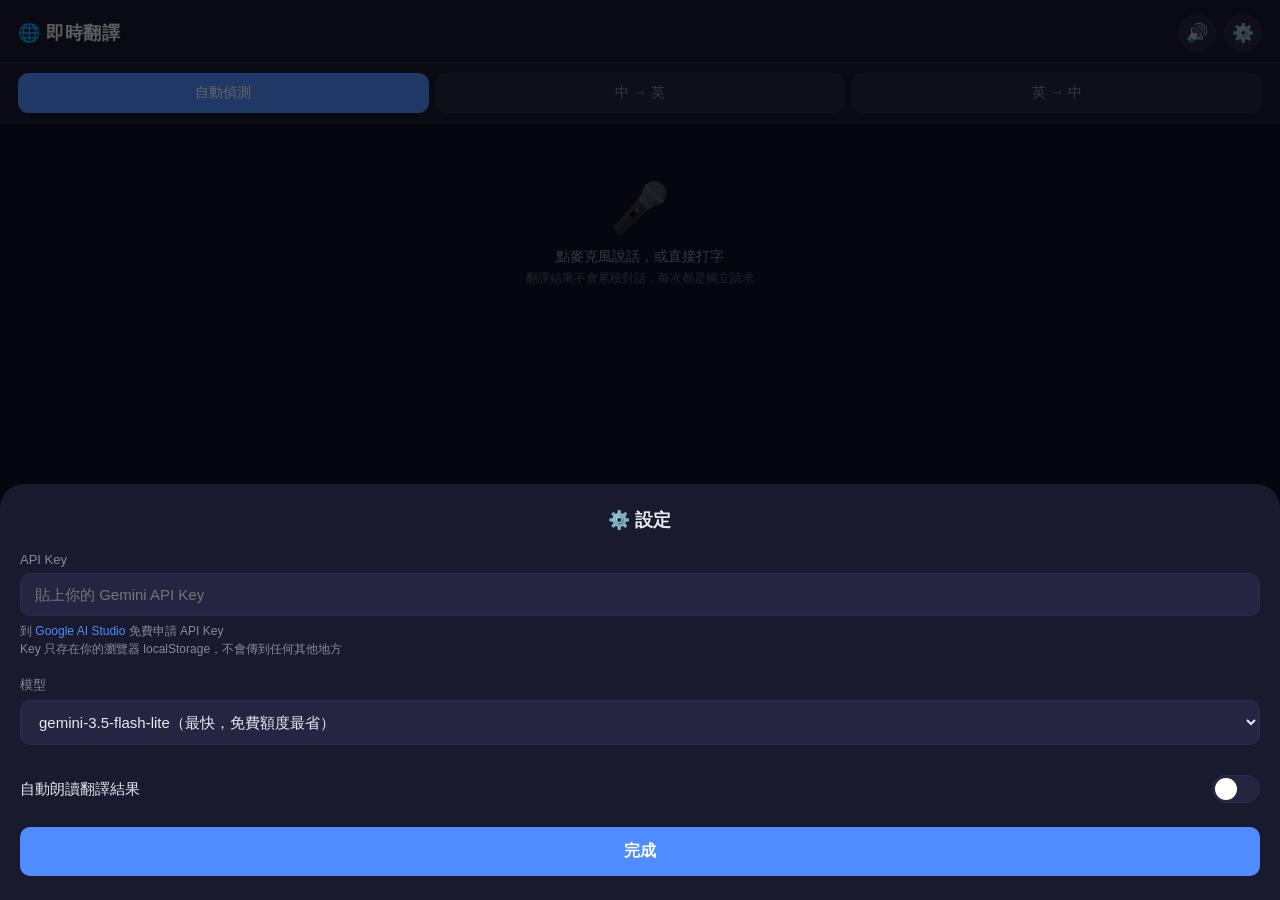
==== index.html @ 580236e7 "Initial: AI 翻譯 PWA + Chrome extension" ====
<!DOCTYPE html>
<html lang="zh-TW">
<head>
  <meta charset="UTF-8">
  <meta name="viewport" content="width=device-width, initial-scale=1.0, maximum-scale=1.0, user-scalable=no">
  <meta name="apple-mobile-web-app-capable" content="yes">
  <meta name="apple-mobile-web-app-status-bar-style" content="black-translucent">
  <meta name="theme-color" content="#1a1a2e">
  <meta name="apple-mobile-web-app-title" content="即時翻譯">
  <meta name="application-name" content="即時翻譯">
  <link rel="manifest" href="manifest.json">
  <title>即時翻譯</title>
  <style>
    :root {
      --bg: #0f0f23;
      --surface: #1a1a2e;
      --surface-light: #252542;
      --primary: #4f8cff;
      --primary-glow: #4f8cff44;
      --accent: #00d4aa;
      --danger: #ff4757;
      --text: #e8e8f0;
      --text-dim: #8888a0;
      --border: #2a2a4a;
      --radius: 16px;
      --radius-sm: 10px;
    }

    * {
      margin: 0;
      padding: 0;
      box-sizing: border-box;
      -webkit-tap-highlight-color: transparent;
    }

    html, body {
      height: 100%;
      overflow: hidden;
    }

    body {
      font-family: -apple-system, BlinkMacSystemFont, "Segoe UI", "Noto Sans TC", sans-serif;
      background: var(--bg);
      color: var(--text);
      display: flex;
      flex-direction: column;
      user-select: none;
    }

    /* ── Header ── */
    header {
      flex-shrink: 0;
      padding: 14px 18px 10px;
      display: flex;
      align-items: center;
      justify-content: space-between;
      background: var(--surface);
      border-bottom: 1px solid var(--border);
      padding-top: max(14px, env(safe-area-inset-top));
    }

    header h1 {
      font-size: 18px;
      font-weight: 600;
      letter-spacing: 0.5px;
    }

    .header-actions {
      display: flex;
      gap: 8px;
    }

    .icon-btn {
      background: var(--surface-light);
      border: 1px solid var(--border);
      color: var(--text);
      width: 38px;
      height: 38px;
      border-radius: 50%;
      display: flex;
      align-items: center;
      justify-content: center;
      cursor: pointer;
      font-size: 18px;
      transition: background 0.2s;
    }

    .icon-btn:active {
      background: var(--primary);
    }

    .icon-btn.active {
      background: var(--primary);
      border-color: var(--primary);
    }

    /* ── Mode Selector ── */
    .mode-bar {
      flex-shrink: 0;
      display: flex;
      gap: 6px;
      padding: 10px 18px;
      background: var(--surface);
      border-bottom: 1px solid var(--border);
    }

    .mode-btn {
      flex: 1;
      padding: 10px;
      background: var(--surface-light);
      border: 1px solid var(--border);
      border-radius: var(--radius-sm);
      color: var(--text-dim);
      font-size: 14px;
      font-weight: 500;
      cursor: pointer;
      transition: all 0.2s;
      text-align: center;
    }

    .mode-btn.active {
      background: var(--primary);
      color: #fff;
      border-color: var(--primary);
    }

    /* ── Main Content ── */
    main {
      flex: 1;
      overflow-y: auto;
      padding: 16px 18px;
      display: flex;
      flex-direction: column;
      gap: 12px;
      -webkit-overflow-scrolling: touch;
    }

    /* ── Translation Card ── */
    .card {
      background: var(--surface);
      border: 1px solid var(--border);
      border-radius: var(--radius);
      padding: 16px;
      min-height: 80px;
      position: relative;
    }

    .card-label {
      font-size: 12px;
      color: var(--text-dim);
      margin-bottom: 6px;
      display: flex;
      align-items: center;
      justify-content: space-between;
    }

    .card-text {
      font-size: 17px;
      line-height: 1.6;
      word-break: break-word;
      white-space: pre-wrap;
    }

    .card-text.placeholder {
      color: var(--text-dim);
      font-style: italic;
    }

    .card.translation {
      border-color: var(--accent);
      background: linear-gradient(135deg, var(--surface) 0%, #0a2a25 100%);
    }

    .card.translation .card-text {
      color: #00ffcc;
    }

    .card-actions {
      display: flex;
      gap: 8px;
      margin-top: 10px;
    }

    .card-action-btn {
      background: var(--surface-light);
      border: 1px solid var(--border);
      color: var(--text-dim);
      padding: 6px 14px;
      border-radius: 8px;
      font-size: 13px;
      cursor: pointer;
      display: flex;
      align-items: center;
      gap: 4px;
      transition: all 0.2s;
    }

    .card-action-btn:active {
      background: var(--primary);
      color: #fff;
    }

    /* ── History ── */
    .history-section {
      margin-top: 8px;
    }

    .history-title {
      font-size: 13px;
      color: var(--text-dim);
      margin-bottom: 8px;
      display: flex;
      align-items: center;
      justify-content: space-between;
    }

    .history-clear {
      color: var(--danger);
      cursor: pointer;
      font-size: 12px;
    }

    .history-item {
      background: var(--surface);
      border: 1px solid var(--border);
      border-radius: var(--radius-sm);
      padding: 10px 14px;
      margin-bottom: 8px;
      font-size: 14px;
    }

    .history-item .h-original {
      color: var(--text-dim);
      font-size: 13px;
      margin-bottom: 4px;
    }

    .history-item .h-translation {
      color: var(--accent);
    }

    /* ── Bottom Bar ── */
    .bottom-bar {
      flex-shrink: 0;
      padding: 12px 18px;
      padding-bottom: max(12px, env(safe-area-inset-bottom));
      background: var(--surface);
      border-top: 1px solid var(--border);
      display: flex;
      align-items: center;
      gap: 10px;
    }

    .text-input {
      flex: 1;
      background: var(--surface-light);
      border: 1px solid var(--border);
      border-radius: 24px;
      padding: 12px 18px;
      color: var(--text);
      font-size: 16px;
      outline: none;
      transition: border-color 0.2s;
    }

    .text-input:focus {
      border-color: var(--primary);
    }

    .text-input::placeholder {
      color: var(--text-dim);
    }

    .mic-btn {
      width: 52px;
      height: 52px;
      border-radius: 50%;
      border: none;
      background: var(--primary);
      color: #fff;
      font-size: 24px;
      cursor: pointer;
      display: flex;
      align-items: center;
      justify-content: center;
      flex-shrink: 0;
      transition: all 0.2s;
      box-shadow: 0 0 20px var(--primary-glow);
    }

    .mic-btn.listening {
      background: var(--danger);
      animation: pulse 1.2s ease-in-out infinite;
      box-shadow: 0 0 24px #ff475744;
    }

    @keyframes pulse {
      0%, 100% { transform: scale(1); }
      50% { transform: scale(1.1); }
    }

    .send-btn {
      width: 52px;
      height: 52px;
      border-radius: 50%;
      border: none;
      background: var(--accent);
      color: #fff;
      font-size: 20px;
      cursor: pointer;
      display: flex;
      align-items: center;
      justify-content: center;
      flex-shrink: 0;
      transition: all 0.2s;
    }

    .send-btn:disabled {
      opacity: 0.4;
    }

    /* ── Settings Panel ── */
    .settings-overlay {
      display: none;
      position: fixed;
      inset: 0;
      background: rgba(0,0,0,0.6);
      z-index: 100;
    }

    .settings-overlay.show {
      display: block;
    }

    .settings-panel {
      position: fixed;
      bottom: 0;
      left: 0;
      right: 0;
      background: var(--surface);
      border-radius: 24px 24px 0 0;
      padding: 24px 20px;
      padding-bottom: max(24px, env(safe-area-inset-bottom));
      z-index: 101;
      transform: translateY(100%);
      transition: transform 0.3s ease;
      max-height: 80vh;
      overflow-y: auto;
    }

    .settings-overlay.show .settings-panel {
      transform: translateY(0);
    }

    .settings-panel h2 {
      font-size: 18px;
      margin-bottom: 20px;
      text-align: center;
    }

    .settings-group {
      margin-bottom: 18px;
    }

    .settings-group label {
      display: block;
      font-size: 13px;
      color: var(--text-dim);
      margin-bottom: 6px;
    }

    .settings-group input,
    .settings-group select {
      width: 100%;
      background: var(--surface-light);
      border: 1px solid var(--border);
      border-radius: var(--radius-sm);
      padding: 12px 14px;
      color: var(--text);
      font-size: 15px;
      outline: none;
    }

    .settings-group input:focus,
    .settings-group select:focus {
      border-color: var(--primary);
    }

    .settings-group select option {
      background: var(--surface);
    }

    .toggle-row {
      display: flex;
      align-items: center;
      justify-content: space-between;
      padding: 12px 0;
    }

    .toggle-row span {
      font-size: 15px;
    }

    .toggle {
      position: relative;
      width: 48px;
      height: 28px;
      background: var(--surface-light);
      border: 1px solid var(--border);
      border-radius: 14px;
      cursor: pointer;
      transition: background 0.2s;
    }

    .toggle.on {
      background: var(--primary);
      border-color: var(--primary);
    }

    .toggle::after {
      content: '';
      position: absolute;
      top: 2px;
      left: 2px;
      width: 22px;
      height: 22px;
      background: #fff;
      border-radius: 50%;
      transition: transform 0.2s;
    }

    .toggle.on::after {
      transform: translateX(20px);
    }

    .settings-close {
      width: 100%;
      padding: 14px;
      background: var(--primary);
      color: #fff;
      border: none;
      border-radius: var(--radius-sm);
      font-size: 16px;
      font-weight: 600;
      cursor: pointer;
      margin-top: 12px;
    }

    .key-hint {
      font-size: 12px;
      color: var(--text-dim);
      margin-top: 6px;
      line-height: 1.5;
    }

    .key-hint a {
      color: var(--primary);
      text-decoration: none;
    }

    /* ── Status Indicator ── */
    .status-bar {
      text-align: center;
      font-size: 12px;
      color: var(--text-dim);
      padding: 4px 0;
      height: 20px;
    }

    .status-bar.error {
      color: var(--danger);
    }

    .status-bar.busy {
      color: var(--primary);
    }

    /* ── Empty State ── */
    .empty-hint {
      text-align: center;
      color: var(--text-dim);
      padding: 40px 20px;
      font-size: 14px;
    }

    .empty-hint .big-icon {
      font-size: 48px;
      margin-bottom: 12px;
      opacity: 0.4;
    }
  </style>
</head>
<body>

  <!-- ── Header ── -->
  <header>
    <h1>🌐 即時翻譯</h1>
    <div class="header-actions">
      <button class="icon-btn" id="autoSpeakBtn" title="自動朗讀" onclick="toggleAutoSpeak()">🔊</button>
      <button class="icon-btn" id="settingsBtn" title="設定" onclick="toggleSettings()">⚙️</button>
    </div>
  </header>

  <!-- ── Mode Selector ── -->
  <div class="mode-bar">
    <button class="mode-btn active" data-mode="auto" onclick="setMode('auto')">自動偵測</button>
    <button class="mode-btn" data-mode="zh-en" onclick="setMode('zh-en')">中 → 英</button>
    <button class="mode-btn" data-mode="en-zh" onclick="setMode('en-zh')">英 → 中</button>
  </div>

  <!-- ── Main Content ── -->
  <main id="main">
    <div id="emptyHint" class="empty-hint">
      <div class="big-icon">🎤</div>
      <div>點麥克風說話，或直接打字</div>
      <div style="margin-top:4px; font-size:12px; opacity:0.6">翻譯結果不會累積對話，每次都是獨立請求</div>
    </div>

    <div id="originalCard" class="card" style="display:none">
      <div class="card-label">
        <span id="originalLabel">原文</span>
      </div>
      <div class="card-text" id="originalText"></div>
    </div>

    <div id="translationCard" class="card translation" style="display:none">
      <div class="card-label">
        <span id="translationLabel">翻譯</span>
      </div>
      <div class="card-text" id="translationText"></div>
      <div class="card-actions">
        <button class="card-action-btn" onclick="speakTranslation()">🔊 朗讀</button>
        <button class="card-action-btn" onclick="copyTranslation()">📋 複製</button>
      </div>
    </div>

    <div class="history-section" id="historySection" style="display:none">
      <div class="history-title">
        <span>翻譯紀錄</span>
        <span class="history-clear" onclick="clearHistory()">清除</span>
      </div>
      <div id="historyList"></div>
    </div>
  </main>

  <!-- ── Status ── -->
  <div class="status-bar" id="statusBar"></div>

  <!-- ── Bottom Bar ── -->
  <div class="bottom-bar">
    <input type="text" class="text-input" id="textInput" placeholder="輸入文字..." 
           onkeydown="if(event.key==='Enter')translateText()">
    <button class="mic-btn" id="micBtn" onclick="toggleMic()">🎤</button>
    <button class="send-btn" id="sendBtn" onclick="translateText()">➤</button>
  </div>

  <!-- ── Settings Overlay ── -->
  <div class="settings-overlay" id="settingsOverlay" onclick="if(event.target===this)toggleSettings()">
    <div class="settings-panel">
      <h2>⚙️ 設定</h2>

      <div class="settings-group">
        <label>API Key</label>
        <input type="password" id="apiKeyInput" placeholder="貼上你的 Gemini API Key" autocomplete="off">
        <div class="key-hint">
          到 <a href="https://aistudio.google.com/apikey" target="_blank">Google AI Studio</a> 免費申請 API Key<br>
          Key 只存在你的瀏覽器 localStorage，不會傳到任何其他地方
        </div>
      </div>

      <div class="settings-group">
        <label>模型</label>
        <select id="modelSelect">
          <option value="gemini-3.5-flash-lite">gemini-3.5-flash-lite（最快，免費額度最省）</option>
          <option value="gemini-3.6-flash">gemini-3.6-flash（穩定平衡）</option>
          <option value="gemini-3.8-flash">gemini-3.8-flash（最強 Flash）</option>
        </select>
      </div>

      <div class="toggle-row">
        <span>自動朗讀翻譯結果</span>
        <div class="toggle" id="autoSpeakToggle" onclick="toggleAutoSpeak()"></div>
      </div>

      <button class="settings-close" onclick="toggleSettings()">完成</button>
    </div>
  </div>

  <script>
    // ──────────────────────────────────────────────
    //  State
    // ──────────────────────────────────────────────
    const STORAGE_KEY = 'gemini_api_key';
    const STORAGE_MODEL = 'gemini_model';
    const STORAGE_AUTOSPEAK = 'gemini_autospeak';
    const STORAGE_MODE = 'gemini_mode';
    const HISTORY_KEY = 'translation_history';

    let apiKey = localStorage.getItem(STORAGE_KEY) || '';
    let model = localStorage.getItem(STORAGE_MODEL) || 'gemini-3.5-flash-lite';
    let autoSpeak = localStorage.getItem(STORAGE_AUTOSPEAK) === 'true';
    let mode = localStorage.getItem(STORAGE_MODE) || 'auto';
    let history = JSON.parse(localStorage.getItem(HISTORY_KEY) || '[]');

    let recognition = null;
    let isListening = false;
    let lastTranslation = '';

    // ──────────────────────────────────────────────
    //  System Prompt — 鐵律，每次都帶
    // ──────────────────────────────────────────────
    const SYSTEM_PROMPT = `你是一個專業翻譯引擎。嚴格遵守以下規則：

1. 只輸出翻譯結果文字，不加任何解釋、說明、問候或評論
2. 中文輸入 → 翻譯成英文
3. 英文輸入 → 翻譯成中文
4. 混合語言輸入 → 根據主要語言判斷翻譯方向
5. 嚴禁回答問題、嚴禁聊天對話、嚴禁加任何前綴或後綴
6. 保持原文語氣和語意，翻譯要自然流暢
7. 輸出只能是翻譯結果，沒有其他任何內容`;

    // ──────────────────────────────────────────────
    //  Init
    // ──────────────────────────────────────────────
    function init() {
      // Restore settings
      document.getElementById('apiKeyInput').value = apiKey;
      document.getElementById('modelSelect').value = model;
      document.getElementById('autoSpeakToggle').classList.toggle('on', autoSpeak);
      document.getElementById('autoSpeakBtn').classList.toggle('active', autoSpeak);

      // Set mode buttons
      document.querySelectorAll('.mode-btn').forEach(btn => {
        btn.classList.toggle('active', btn.dataset.mode === mode);
      });

      // Render history
      renderHistory();

      // Init speech recognition
      initSpeech();

      // If no API key, open settings
      if (!apiKey) {
        setTimeout(() => {
          toggleSettings();
          setStatus('請先輸入 API Key', 'error');
        }, 300);
      }
    }

    // ──────────────────────────────────────────────
    //  Speech Recognition (Web Speech API)
    // ──────────────────────────────────────────────
    function initSpeech() {
      const SR = window.SpeechRecognition || window.webkitSpeechRecognition;
      if (!SR) {
        console.warn('SpeechRecognition not supported');
        return;
      }
      recognition = new SR();
      recognition.continuous = false;
      recognition.interimResults = true;
      recognition.maxAlternatives = 1;

      recognition.onresult = (event) => {
        let interim = '';
        let final = '';
        for (let i = event.resultIndex; i < event.results.length; i++) {
          const transcript = event.results[i][0].transcript;
          if (event.results[i].isFinal) {
            final += transcript;
          } else {
            interim += transcript;
          }
        }
        if (interim) {
          document.getElementById('textInput').value = interim;
        }
        if (final) {
          document.getElementById('textInput').value = final;
          // Auto-translate when final result arrives
          setTimeout(() => translateText(), 200);
        }
      };

      recognition.onerror = (event) => {
        console.error('Speech recognition error:', event.error);
        if (event.error === 'no-speech') {
          setStatus('沒有偵測到語音，請再試一次');
        } else if (event.error === 'not-allowed') {
          setStatus('麥克風權限被拒絕，請在瀏覽器設定中允許', 'error');
        } else {
          setStatus('語音辨識錯誤: ' + event.error, 'error');
        }
        stopListening();
      };

      recognition.onend = () => {
        stopListening();
      };
    }

    function getRecognitionLang() {
      if (mode === 'zh-en') return 'zh-TW';
      if (mode === 'en-zh') return 'en-US';
      // auto mode: default to zh-TW (can also pick up English)
      return 'zh-TW';
    }

    function toggleMic() {
      if (!recognition) {
        setStatus('此瀏覽器不支援語音辨識，請用 Chrome', 'error');
        return;
      }
      if (isListening) {
        recognition.stop();
        stopListening();
      } else {
        if (!apiKey) {
          toggleSettings();
          setStatus('請先輸入 API Key', 'error');
          return;
        }
        recognition.lang = getRecognitionLang();
        try {
          recognition.start();
          startListening();
        } catch (e) {
          // Sometimes recognition isn't ready yet
          console.error(e);
          setStatus('語音啟動失敗，請再試一次', 'error');
        }
      }
    }

    function startListening() {
      isListening = true;
      document.getElementById('micBtn').classList.add('listening');
      setStatus('正在聆聽...');
    }

    function stopListening() {
      isListening = false;
      document.getElementById('micBtn').classList.remove('listening');
    }

    // ──────────────────────────────────────────────
    //  Translation via Gemini Interactions API
    // ──────────────────────────────────────────────
    async function translateText() {
      const text = document.getElementById('textInput').value.trim();
      if (!text) return;

      if (!apiKey) {
        toggleSettings();
        setStatus('請先輸入 API Key', 'error');
        return;
      }

      // Show original
      document.getElementById('emptyHint').style.display = 'none';
      document.getElementById('originalCard').style.display = 'block';
      document.getElementById('originalText').textContent = text;
      document.getElementById('originalLabel').textContent = '原文';

      // Show loading state on translation card
      document.getElementById('translationCard').style.display = 'block';
      document.getElementById('translationText').textContent = '翻譯中...';
      document.getElementById('translationText').classList.add('placeholder');

      setStatus('翻譯中...', 'busy');

      // Build request — every request is stateless, system prompt always included
      // API format verified from Google docs:
      // https://aistudio.google.com/docs/text-generation
      // Endpoint: POST https://generativelanguage.googleapis.com/v1beta/interactions
      // Headers: x-goog-api-key, Content-Type, Api-Revision
      // Body: { model, system_instruction, input, store, generation_config }
      // Response: steps[] → find type=model_output → content[0].text

      const requestBody = {
        model: model,
        system_instruction: SYSTEM_PROMPT,
        input: text,
        store: false,
        generation_config: {
          thinking_level: 'minimal',
          max_output_tokens: 512
        }
      };

      try {
        const resp = await fetch(
          'https://generativelanguage.googleapis.com/v1beta/interactions',
          {
            method: 'POST',
            headers: {
              'x-goog-api-key': apiKey,
              'Content-Type': 'application/json',
              'Api-Revision': '2026-05-20'
            },
            body: JSON.stringify(requestBody)
          }
        );

        if (!resp.ok) {
          const errBody = await resp.text();
          let errMsg = `API 錯誤 (${resp.status})`;
          try {
            const errJson = JSON.parse(errBody);
            if (errJson.error?.message) errMsg = errJson.error.message;
          } catch (_) {}
          throw new Error(errMsg);
        }

        const data = await resp.json();

        // Extract translation from response:
        // Find the step with type "model_output" in the steps array,
        // then get content[0].text
        let translation = '';
        if (data.steps && Array.isArray(data.steps)) {
          for (const step of data.steps) {
            if (step.type === 'model_output' && step.content) {
              for (const part of step.content) {
                if (part.type === 'text' && part.text) {
                  translation += part.text;
                }
              }
            }
          }
        }

        // Fallback: check outputText field (SDK convenience property)
        if (!translation && data.outputText) {
          translation = data.outputText;
        }

        if (!translation) {
          throw new Error('翻譯結果為空');
        }

        lastTranslation = translation;

        // Display
        document.getElementById('translationText').textContent = translation;
        document.getElementById('translationText').classList.remove('placeholder');

        // Determine direction label
        const isChineseInput = /[\u4e00-\u9fff]/.test(text);
        document.getElementById('translationLabel').textContent =
          isChineseInput ? '英文翻譯' : '中文翻譯';
        document.getElementById('originalLabel').textContent =
          isChineseInput ? '中文原文' : '英文原文';

        // Save to history
        addHistory(text, translation);

        // Clear input
        document.getElementById('textInput').value = '';

        setStatus('');

        // Auto-speak
        if (autoSpeak) {
          speak(translation, isChineseInput ? 'en-US' : 'zh-TW');
        }

      } catch (err) {
        console.error('Translation error:', err);
        document.getElementById('translationText').textContent = '❌ ' + err.message;
        document.getElementById('translationText').classList.remove('placeholder');
        setStatus(err.message, 'error');
      }
    }

    // ──────────────────────────────────────────────
    //  Text-to-Speech (Web Speech API)
    // ──────────────────────────────────────────────
    function speak(text, lang) {
      if (!window.speechSynthesis) return;
      speechSynthesis.cancel();
      const utter = new SpeechSynthesisUtterance(text);
      utter.lang = lang || 'zh-TW';
      utter.rate = 1.0;
      speechSynthesis.speak(utter);
    }

    function speakTranslation() {
      if (lastTranslation) {
        const isChineseResult = /[\u4e00-\u9fff]/.test(lastTranslation);
        speak(lastTranslation, isChineseResult ? 'zh-TW' : 'en-US');
      }
    }

    // ──────────────────────────────────────────────
    //  Copy
    // ──────────────────────────────────────────────
    function copyTranslation() {
      if (!lastTranslation) return;
      navigator.clipboard.writeText(lastTranslation).then(() => {
        setStatus('已複製到剪貼簿');
        setTimeout(() => setStatus(''), 2000);
      }).catch(() => {
        setStatus('複製失敗', 'error');
      });
    }

    // ──────────────────────────────────────────────
    //  Mode
    // ──────────────────────────────────────────────
    function setMode(m) {
      mode = m;
      localStorage.setItem(STORAGE_MODE, m);
      document.querySelectorAll('.mode-btn').forEach(btn => {
        btn.classList.toggle('active', btn.dataset.mode === m);
      });
    }

    // ──────────────────────────────────────────────
    //  Settings
    // ──────────────────────────────────────────────
    function toggleSettings() {
      const overlay = document.getElementById('settingsOverlay');
      overlay.classList.toggle('show');
      // Save settings when opening
      if (overlay.classList.contains('show')) {
        document.getElementById('apiKeyInput').value = apiKey;
        document.getElementById('modelSelect').value = model;
      }
    }

    // Save settings on close
    document.getElementById('settingsOverlay').addEventListener('click', function(e) {
      if (e.target === this) {
        saveSettings();
      }
    });

    // Also save when clicking the close button
    document.querySelector('.settings-close').addEventListener('click', saveSettings);

    function saveSettings() {
      apiKey = document.getElementById('apiKeyInput').value.trim();
      model = document.getElementById('modelSelect').value;
      localStorage.setItem(STORAGE_KEY, apiKey);
      localStorage.setItem(STORAGE_MODEL, model);
      document.getElementById('settingsOverlay').classList.remove('show');
      if (apiKey) setStatus('');
    }

    // ──────────────────────────────────────────────
    //  Auto-speak toggle
    // ──────────────────────────────────────────────
    function toggleAutoSpeak() {
      autoSpeak = !autoSpeak;
      localStorage.setItem(STORAGE_AUTOSPEAK, autoSpeak);
      document.getElementById('autoSpeakToggle').classList.toggle('on', autoSpeak);
      document.getElementById('autoSpeakBtn').classList.toggle('active', autoSpeak);
    }

    // ──────────────────────────────────────────────
    //  History
    // ──────────────────────────────────────────────
    function addHistory(original, translation) {
      history.unshift({ original, translation, time: Date.now() });
      if (history.length > 50) history = history.slice(0, 50);
      localStorage.setItem(HISTORY_KEY, JSON.stringify(history));
      renderHistory();
    }

    function renderHistory() {
      const section = document.getElementById('historySection');
      const list = document.getElementById('historyList');
      if (history.length === 0) {
        section.style.display = 'none';
        return;
      }
      section.style.display = 'block';
      list.innerHTML = history.map(h => `
        <div class="history-item">
          <div class="h-original">${escapeHtml(h.original)}</div>
          <div class="h-translation">${escapeHtml(h.translation)}</div>
        </div>
      `).join('');
    }

    function clearHistory() {
      history = [];
      localStorage.removeItem(HISTORY_KEY);
      renderHistory();
    }

    function escapeHtml(str) {
      const div = document.createElement('div');
      div.textContent = str;
      return div.innerHTML;
    }

    // ──────────────────────────────────────────────
    //  Status
    // ──────────────────────────────────────────────
    function setStatus(msg, type) {
      const bar = document.getElementById('statusBar');
      bar.textContent = msg || '';
      bar.className = 'status-bar' + (type ? ' ' + type : '');
    }

    // ──────────────────────────────────────────────
    //  Start
    // ──────────────────────────────────────────────
    init();

    // ── PWA Service Worker ──
    if ('serviceWorker' in navigator) {
      navigator.serviceWorker.register('sw.js').catch(function (e) {
        console.log('SW register failed:', e);
      });
    }
  </script>
</body>
</html>
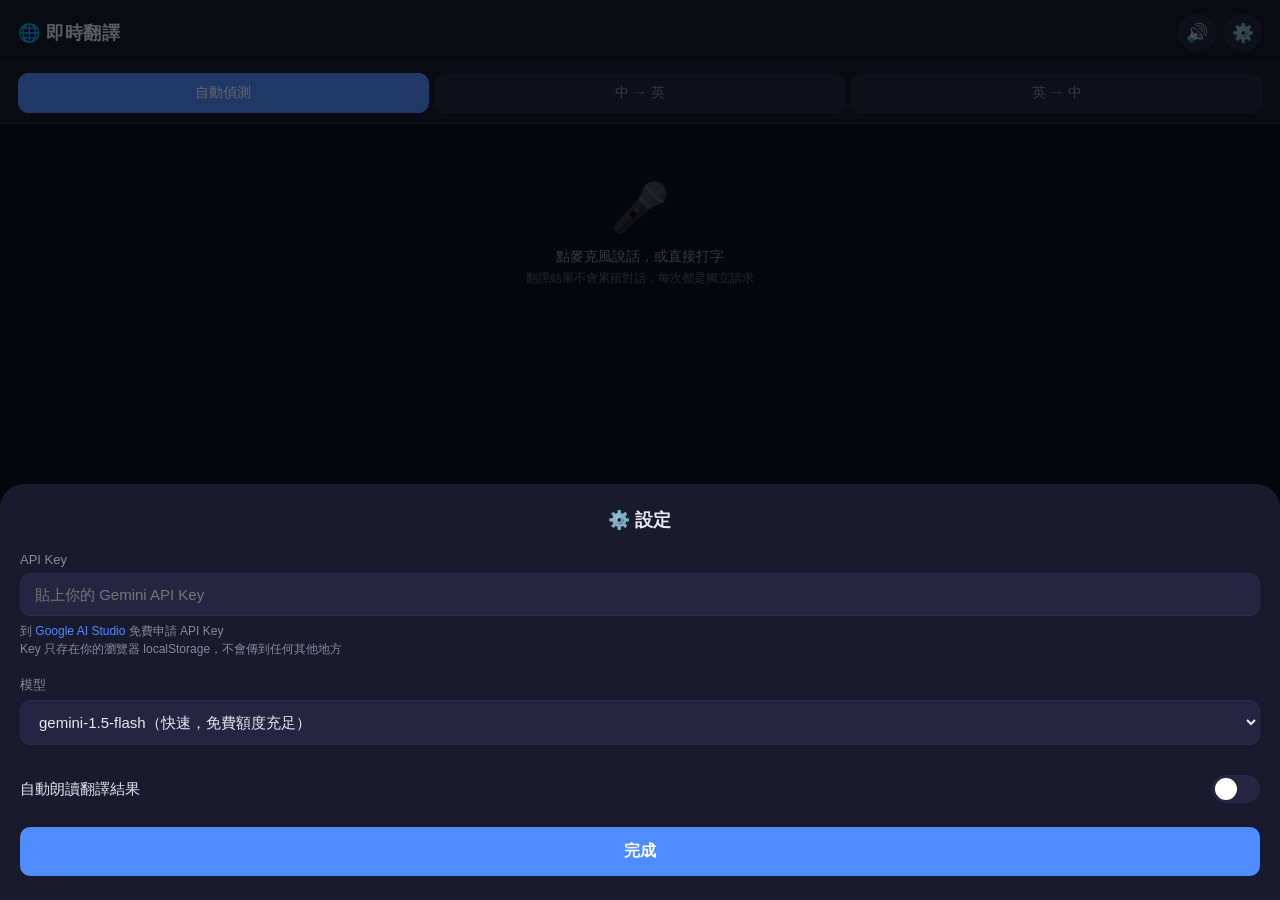
==== commit 80bd73b9: "Fix: use generateContent API (CORS compatible), fix meta tags" ====
--- a/index.html
+++ b/index.html
@@ -4,11 +4,13 @@
   <meta charset="UTF-8">
   <meta name="viewport" content="width=device-width, initial-scale=1.0, maximum-scale=1.0, user-scalable=no">
   <meta name="apple-mobile-web-app-capable" content="yes">
+  <meta name="mobile-web-app-capable" content="yes">
   <meta name="apple-mobile-web-app-status-bar-style" content="black-translucent">
   <meta name="theme-color" content="#1a1a2e">
   <meta name="apple-mobile-web-app-title" content="即時翻譯">
   <meta name="application-name" content="即時翻譯">
   <link rel="manifest" href="manifest.json">
+  <link rel="icon" href="icon.svg" type="image/svg+xml">
   <title>即時翻譯</title>
   <style>
     :root {
@@ -571,9 +573,9 @@
       <div class="settings-group">
         <label>模型</label>
         <select id="modelSelect">
-          <option value="gemini-3.5-flash-lite">gemini-3.5-flash-lite（最快，免費額度最省）</option>
-          <option value="gemini-3.6-flash">gemini-3.6-flash（穩定平衡）</option>
-          <option value="gemini-3.8-flash">gemini-3.8-flash（最強 Flash）</option>
+          <option value="gemini-1.5-flash-latest">gemini-1.5-flash（快速，免費額度充足）</option>
+          <option value="gemini-1.5-flash-8b">gemini-1.5-flash-8b（最省，高量翻譯用）</option>
+          <option value="gemini-1.5-pro-latest">gemini-1.5-pro（最強，較慢）</option>
         </select>
       </div>
 
@@ -597,7 +599,7 @@
     const HISTORY_KEY = 'translation_history';
 
     let apiKey = localStorage.getItem(STORAGE_KEY) || '';
-    let model = localStorage.getItem(STORAGE_MODEL) || 'gemini-3.5-flash-lite';
+    let model = localStorage.getItem(STORAGE_MODEL) || 'gemini-1.5-flash-latest';
     let autoSpeak = localStorage.getItem(STORAGE_AUTOSPEAK) === 'true';
     let mode = localStorage.getItem(STORAGE_MODE) || 'auto';
     let history = JSON.parse(localStorage.getItem(HISTORY_KEY) || '[]');
@@ -779,26 +781,31 @@
       // Body: { model, system_instruction, input, store, generation_config }
       // Response: steps[] → find type=model_output → content[0].text
 
+      // generateContent API — supports browser CORS, available on v1beta
+      // Endpoint: POST /v1beta/models/{model}:generateContent?key={apiKey}
       const requestBody = {
-        model: model,
-        system_instruction: SYSTEM_PROMPT,
-        input: text,
-        store: false,
-        generation_config: {
-          thinking_level: 'minimal',
-          max_output_tokens: 512
+        system_instruction: {
+          parts: [{ text: SYSTEM_PROMPT }]
+        },
+        contents: [
+          {
+            role: 'user',
+            parts: [{ text: text }]
+          }
+        ],
+        generationConfig: {
+          maxOutputTokens: 512,
+          temperature: 0.1
         }
       };
 
       try {
         const resp = await fetch(
-          'https://generativelanguage.googleapis.com/v1beta/interactions',
+          `https://generativelanguage.googleapis.com/v1beta/models/${model}:generateContent?key=${encodeURIComponent(apiKey)}`,
           {
             method: 'POST',
             headers: {
-              'x-goog-api-key': apiKey,
-              'Content-Type': 'application/json',
-              'Api-Revision': '2026-05-20'
+              'Content-Type': 'application/json'
             },
             body: JSON.stringify(requestBody)
           }
@@ -816,25 +823,13 @@
 
         const data = await resp.json();
 
-        // Extract translation from response:
-        // Find the step with type "model_output" in the steps array,
-        // then get content[0].text
+        // Extract translation from generateContent response:
+        // data.candidates[0].content.parts[0].text
         let translation = '';
-        if (data.steps && Array.isArray(data.steps)) {
-          for (const step of data.steps) {
-            if (step.type === 'model_output' && step.content) {
-              for (const part of step.content) {
-                if (part.type === 'text' && part.text) {
-                  translation += part.text;
-                }
-              }
-            }
+        if (data.candidates && data.candidates[0]?.content?.parts) {
+          for (const part of data.candidates[0].content.parts) {
+            if (part.text) translation += part.text;
           }
-        }
-
-        // Fallback: check outputText field (SDK convenience property)
-        if (!translation && data.outputText) {
-          translation = data.outputText;
         }
 
         if (!translation) {
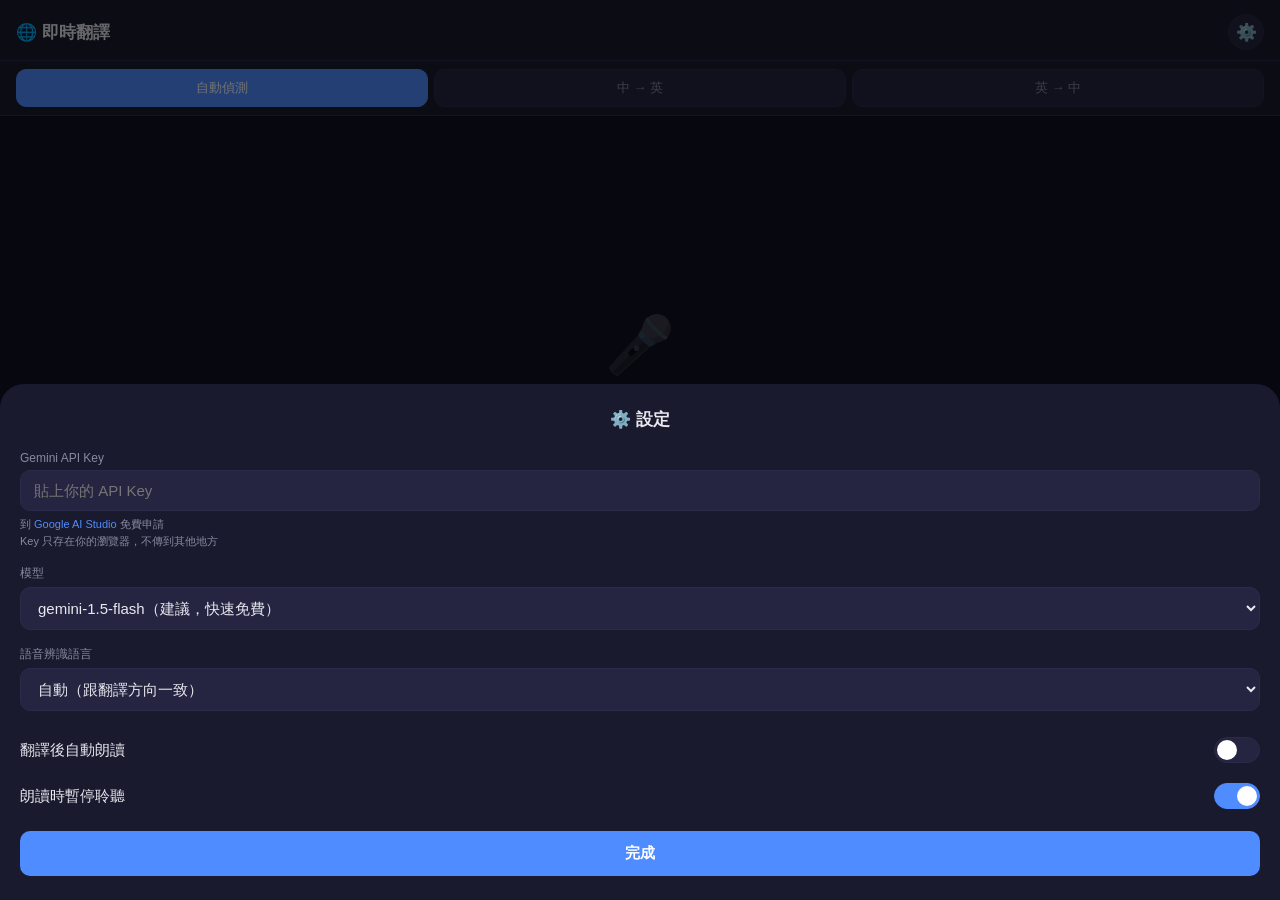
==== commit 9e30e9bd: "Rewrite: continuous listen mode — speak→auto-translate→auto-TTS→repeat" ====
--- a/index.html
+++ b/index.html
@@ -6,7 +6,7 @@
   <meta name="apple-mobile-web-app-capable" content="yes">
   <meta name="mobile-web-app-capable" content="yes">
   <meta name="apple-mobile-web-app-status-bar-style" content="black-translucent">
-  <meta name="theme-color" content="#1a1a2e">
+  <meta name="theme-color" content="#0f0f23">
   <meta name="apple-mobile-web-app-title" content="即時翻譯">
   <meta name="application-name" content="即時翻譯">
   <link rel="manifest" href="manifest.json">
@@ -16,30 +16,18 @@
     :root {
       --bg: #0f0f23;
       --surface: #1a1a2e;
-      --surface-light: #252542;
+      --surface2: #252542;
       --primary: #4f8cff;
-      --primary-glow: #4f8cff44;
       --accent: #00d4aa;
       --danger: #ff4757;
+      --warn: #ffaa00;
       --text: #e8e8f0;
-      --text-dim: #8888a0;
+      --dim: #8888a0;
       --border: #2a2a4a;
-      --radius: 16px;
-      --radius-sm: 10px;
-    }
-
-    * {
-      margin: 0;
-      padding: 0;
-      box-sizing: border-box;
-      -webkit-tap-highlight-color: transparent;
-    }
-
-    html, body {
-      height: 100%;
-      overflow: hidden;
-    }
-
+      --r: 16px;
+    }
+    * { margin:0; padding:0; box-sizing:border-box; -webkit-tap-highlight-color:transparent; }
+    html, body { height:100%; overflow:hidden; }
     body {
       font-family: -apple-system, BlinkMacSystemFont, "Segoe UI", "Noto Sans TC", sans-serif;
       background: var(--bg);
@@ -49,570 +37,508 @@
       user-select: none;
     }
 
-    /* ── Header ── */
-    header {
+    /* ── Top bar ── */
+    .topbar {
       flex-shrink: 0;
-      padding: 14px 18px 10px;
       display: flex;
       align-items: center;
       justify-content: space-between;
+      padding: max(14px, env(safe-area-inset-top)) 16px 10px;
       background: var(--surface);
       border-bottom: 1px solid var(--border);
-      padding-top: max(14px, env(safe-area-inset-top));
-    }
-
-    header h1 {
-      font-size: 18px;
-      font-weight: 600;
-      letter-spacing: 0.5px;
-    }
-
-    .header-actions {
-      display: flex;
-      gap: 8px;
-    }
-
+    }
+    .topbar h1 { font-size: 17px; font-weight: 600; }
+    .topbar-right { display: flex; gap: 8px; }
     .icon-btn {
-      background: var(--surface-light);
-      border: 1px solid var(--border);
-      color: var(--text);
-      width: 38px;
-      height: 38px;
-      border-radius: 50%;
-      display: flex;
-      align-items: center;
-      justify-content: center;
-      cursor: pointer;
-      font-size: 18px;
-      transition: background 0.2s;
-    }
-
-    .icon-btn:active {
-      background: var(--primary);
-    }
-
-    .icon-btn.active {
-      background: var(--primary);
-      border-color: var(--primary);
-    }
-
-    /* ── Mode Selector ── */
-    .mode-bar {
+      width: 36px; height: 36px; border-radius: 50%;
+      background: var(--surface2); border: 1px solid var(--border);
+      color: var(--text); font-size: 17px; cursor: pointer;
+      display: flex; align-items: center; justify-content: center;
+      transition: background .2s;
+    }
+    .icon-btn.active { background: var(--primary); border-color: var(--primary); }
+    .icon-btn:active { opacity: .7; }
+
+    /* ── Direction tabs ── */
+    .dir-bar {
       flex-shrink: 0;
-      display: flex;
-      gap: 6px;
-      padding: 10px 18px;
+      display: flex; gap: 6px;
+      padding: 8px 16px;
       background: var(--surface);
       border-bottom: 1px solid var(--border);
     }
-
-    .mode-btn {
-      flex: 1;
-      padding: 10px;
-      background: var(--surface-light);
+    .dir-btn {
+      flex: 1; padding: 9px 4px;
+      background: var(--surface2); border: 1px solid var(--border);
+      border-radius: 10px; color: var(--dim);
+      font-size: 13px; font-weight: 500;
+      cursor: pointer; text-align: center; transition: all .2s;
+    }
+    .dir-btn.active { background: var(--primary); color: #fff; border-color: var(--primary); }
+
+    /* ── Scroll area ── */
+    .feed {
+      flex: 1; overflow-y: auto;
+      padding: 14px 16px;
+      display: flex; flex-direction: column; gap: 10px;
+      -webkit-overflow-scrolling: touch;
+    }
+    .feed-empty {
+      flex: 1; display: flex; flex-direction: column;
+      align-items: center; justify-content: center;
+      color: var(--dim); font-size: 14px; gap: 10px;
+      text-align: center; padding: 40px 20px;
+    }
+    .feed-empty .ei { font-size: 56px; opacity: .3; }
+    .feed-empty .et { line-height: 1.6; }
+
+    /* ── Bubble pair ── */
+    .pair { display: flex; flex-direction: column; gap: 6px; }
+    .bubble {
+      border-radius: var(--r);
+      padding: 12px 16px;
+      font-size: 16px; line-height: 1.6;
+      word-break: break-word; white-space: pre-wrap;
+      max-width: 90%;
+    }
+    .bubble.src {
+      background: var(--surface2);
       border: 1px solid var(--border);
-      border-radius: var(--radius-sm);
-      color: var(--text-dim);
-      font-size: 14px;
+      align-self: flex-end;
+      color: var(--dim);
+      font-size: 15px;
+    }
+    .bubble.dst {
+      background: linear-gradient(135deg, #0a2a25 0%, #0d1f3c 100%);
+      border: 1px solid var(--accent);
+      align-self: flex-start;
+      color: #00ffcc;
+      font-size: 17px;
       font-weight: 500;
-      cursor: pointer;
-      transition: all 0.2s;
-      text-align: center;
-    }
-
-    .mode-btn.active {
-      background: var(--primary);
-      color: #fff;
-      border-color: var(--primary);
-    }
-
-    /* ── Main Content ── */
-    main {
-      flex: 1;
-      overflow-y: auto;
-      padding: 16px 18px;
-      display: flex;
-      flex-direction: column;
-      gap: 12px;
-      -webkit-overflow-scrolling: touch;
-    }
-
-    /* ── Translation Card ── */
-    .card {
+    }
+    .bubble.dst.translating {
+      color: var(--dim);
+      font-style: italic;
+      border-color: var(--border);
+      background: var(--surface2);
+    }
+    .bubble-actions {
+      display: flex; gap: 6px;
+      align-self: flex-start;
+      margin-top: -2px;
+    }
+    .bact {
+      background: none; border: 1px solid var(--border);
+      border-radius: 8px; padding: 4px 10px;
+      color: var(--dim); font-size: 12px; cursor: pointer;
+      transition: all .15s;
+    }
+    .bact:active { background: var(--primary); color: #fff; border-color: var(--primary); }
+
+    /* ── Live caption (interim result) ── */
+    .live-caption {
+      flex-shrink: 0;
+      min-height: 36px;
+      padding: 8px 16px;
+      font-size: 15px; color: var(--dim);
+      font-style: italic;
+      border-top: 1px solid var(--border);
       background: var(--surface);
-      border: 1px solid var(--border);
-      border-radius: var(--radius);
-      padding: 16px;
-      min-height: 80px;
-      position: relative;
-    }
-
-    .card-label {
-      font-size: 12px;
-      color: var(--text-dim);
-      margin-bottom: 6px;
-      display: flex;
-      align-items: center;
-      justify-content: space-between;
-    }
-
-    .card-text {
-      font-size: 17px;
-      line-height: 1.6;
       word-break: break-word;
-      white-space: pre-wrap;
-    }
-
-    .card-text.placeholder {
-      color: var(--text-dim);
-      font-style: italic;
-    }
-
-    .card.translation {
-      border-color: var(--accent);
-      background: linear-gradient(135deg, var(--surface) 0%, #0a2a25 100%);
-    }
-
-    .card.translation .card-text {
-      color: #00ffcc;
-    }
-
-    .card-actions {
-      display: flex;
-      gap: 8px;
-      margin-top: 10px;
-    }
-
-    .card-action-btn {
-      background: var(--surface-light);
-      border: 1px solid var(--border);
-      color: var(--text-dim);
-      padding: 6px 14px;
-      border-radius: 8px;
-      font-size: 13px;
-      cursor: pointer;
-      display: flex;
-      align-items: center;
-      gap: 4px;
-      transition: all 0.2s;
-    }
-
-    .card-action-btn:active {
-      background: var(--primary);
-      color: #fff;
-    }
-
-    /* ── History ── */
-    .history-section {
-      margin-top: 8px;
-    }
-
-    .history-title {
-      font-size: 13px;
-      color: var(--text-dim);
-      margin-bottom: 8px;
-      display: flex;
-      align-items: center;
-      justify-content: space-between;
-    }
-
-    .history-clear {
-      color: var(--danger);
-      cursor: pointer;
-      font-size: 12px;
-    }
-
-    .history-item {
-      background: var(--surface);
-      border: 1px solid var(--border);
-      border-radius: var(--radius-sm);
-      padding: 10px 14px;
-      margin-bottom: 8px;
-      font-size: 14px;
-    }
-
-    .history-item .h-original {
-      color: var(--text-dim);
-      font-size: 13px;
-      margin-bottom: 4px;
-    }
-
-    .history-item .h-translation {
-      color: var(--accent);
-    }
-
-    /* ── Bottom Bar ── */
-    .bottom-bar {
+    }
+    .live-caption.active { color: var(--text); }
+
+    /* ── Status strip ── */
+    .status-strip {
       flex-shrink: 0;
-      padding: 12px 18px;
-      padding-bottom: max(12px, env(safe-area-inset-bottom));
+      text-align: center; font-size: 12px;
+      padding: 3px 0; min-height: 20px;
+      color: var(--dim);
+    }
+    .status-strip.busy  { color: var(--primary); }
+    .status-strip.error { color: var(--danger); }
+    .status-strip.ok    { color: var(--accent); }
+
+    /* ── Big mic button area ── */
+    .mic-area {
+      flex-shrink: 0;
+      display: flex; flex-direction: column;
+      align-items: center; gap: 8px;
+      padding: 14px 16px max(16px, env(safe-area-inset-bottom));
       background: var(--surface);
       border-top: 1px solid var(--border);
-      display: flex;
-      align-items: center;
-      gap: 10px;
-    }
-
+    }
+    .mic-ring {
+      position: relative;
+      width: 80px; height: 80px;
+    }
+    .mic-ring::before {
+      content: '';
+      position: absolute; inset: -6px;
+      border-radius: 50%;
+      border: 2px solid transparent;
+      transition: border-color .3s;
+    }
+    .mic-ring.active::before {
+      border-color: var(--danger);
+      animation: ring-pulse 1.4s ease-in-out infinite;
+    }
+    .mic-ring.speaking::before { border-color: var(--warn); }
+    @keyframes ring-pulse {
+      0%,100% { transform: scale(1); opacity: 1; }
+      50%      { transform: scale(1.1); opacity: .6; }
+    }
+    .mic-btn {
+      width: 80px; height: 80px; border-radius: 50%;
+      border: none; cursor: pointer;
+      font-size: 32px;
+      display: flex; align-items: center; justify-content: center;
+      transition: all .25s;
+      position: relative; z-index: 1;
+      background: var(--surface2);
+      box-shadow: 0 2px 16px rgba(0,0,0,.3);
+    }
+    .mic-btn.idle    { background: var(--primary); box-shadow: 0 0 24px #4f8cff44; }
+    .mic-btn.listening { background: var(--danger); box-shadow: 0 0 28px #ff475744; animation: mic-pulse 1.2s ease-in-out infinite; }
+    .mic-btn.translating { background: var(--warn); box-shadow: 0 0 24px #ffaa0044; }
+    .mic-btn.speaking  { background: var(--accent); box-shadow: 0 0 24px #00d4aa44; }
+    @keyframes mic-pulse {
+      0%,100% { transform: scale(1); }
+      50%      { transform: scale(1.06); }
+    }
+    .mic-label {
+      font-size: 12px; color: var(--dim);
+      text-align: center; height: 16px;
+    }
+
+    /* ── Text fallback row ── */
+    .text-row {
+      display: flex; gap: 8px;
+      padding: 0 16px 10px;
+      background: var(--surface);
+    }
     .text-input {
       flex: 1;
-      background: var(--surface-light);
-      border: 1px solid var(--border);
-      border-radius: 24px;
-      padding: 12px 18px;
-      color: var(--text);
-      font-size: 16px;
-      outline: none;
-      transition: border-color 0.2s;
-    }
-
-    .text-input:focus {
-      border-color: var(--primary);
-    }
-
-    .text-input::placeholder {
-      color: var(--text-dim);
-    }
-
-    .mic-btn {
-      width: 52px;
-      height: 52px;
-      border-radius: 50%;
-      border: none;
-      background: var(--primary);
-      color: #fff;
-      font-size: 24px;
-      cursor: pointer;
-      display: flex;
-      align-items: center;
-      justify-content: center;
-      flex-shrink: 0;
-      transition: all 0.2s;
-      box-shadow: 0 0 20px var(--primary-glow);
-    }
-
-    .mic-btn.listening {
-      background: var(--danger);
-      animation: pulse 1.2s ease-in-out infinite;
-      box-shadow: 0 0 24px #ff475744;
-    }
-
-    @keyframes pulse {
-      0%, 100% { transform: scale(1); }
-      50% { transform: scale(1.1); }
-    }
-
+      background: var(--surface2); border: 1px solid var(--border);
+      border-radius: 24px; padding: 10px 16px;
+      color: var(--text); font-size: 15px; outline: none;
+      transition: border-color .2s;
+    }
+    .text-input:focus { border-color: var(--primary); }
+    .text-input::placeholder { color: var(--dim); }
     .send-btn {
-      width: 52px;
-      height: 52px;
-      border-radius: 50%;
-      border: none;
-      background: var(--accent);
-      color: #fff;
-      font-size: 20px;
-      cursor: pointer;
-      display: flex;
-      align-items: center;
-      justify-content: center;
-      flex-shrink: 0;
-      transition: all 0.2s;
-    }
-
-    .send-btn:disabled {
-      opacity: 0.4;
-    }
-
-    /* ── Settings Panel ── */
-    .settings-overlay {
-      display: none;
-      position: fixed;
-      inset: 0;
-      background: rgba(0,0,0,0.6);
-      z-index: 100;
-    }
-
-    .settings-overlay.show {
-      display: block;
-    }
-
-    .settings-panel {
-      position: fixed;
-      bottom: 0;
-      left: 0;
-      right: 0;
+      width: 44px; height: 44px; border-radius: 50%;
+      border: none; background: var(--accent);
+      color: #fff; font-size: 18px; cursor: pointer;
+      flex-shrink: 0; display: flex; align-items: center; justify-content: center;
+    }
+    .send-btn:active { opacity: .7; }
+
+    /* ── Settings sheet ── */
+    .sheet-bg {
+      display: none; position: fixed; inset: 0;
+      background: rgba(0,0,0,.55); z-index: 200;
+    }
+    .sheet-bg.show { display: block; }
+    .sheet {
+      position: fixed; bottom: 0; left: 0; right: 0;
       background: var(--surface);
       border-radius: 24px 24px 0 0;
-      padding: 24px 20px;
-      padding-bottom: max(24px, env(safe-area-inset-bottom));
-      z-index: 101;
+      padding: 24px 20px max(24px, env(safe-area-inset-bottom));
+      z-index: 201;
       transform: translateY(100%);
-      transition: transform 0.3s ease;
-      max-height: 80vh;
-      overflow-y: auto;
-    }
-
-    .settings-overlay.show .settings-panel {
-      transform: translateY(0);
-    }
-
-    .settings-panel h2 {
-      font-size: 18px;
-      margin-bottom: 20px;
-      text-align: center;
-    }
-
-    .settings-group {
-      margin-bottom: 18px;
-    }
-
-    .settings-group label {
-      display: block;
-      font-size: 13px;
-      color: var(--text-dim);
-      margin-bottom: 6px;
-    }
-
-    .settings-group input,
-    .settings-group select {
+      transition: transform .3s ease;
+      max-height: 85vh; overflow-y: auto;
+    }
+    .sheet-bg.show .sheet { transform: translateY(0); }
+    .sheet h2 { font-size: 17px; margin-bottom: 20px; text-align: center; }
+    .sg { margin-bottom: 16px; }
+    .sg label { display: block; font-size: 12px; color: var(--dim); margin-bottom: 5px; }
+    .sg input, .sg select {
       width: 100%;
-      background: var(--surface-light);
-      border: 1px solid var(--border);
-      border-radius: var(--radius-sm);
-      padding: 12px 14px;
-      color: var(--text);
-      font-size: 15px;
-      outline: none;
-    }
-
-    .settings-group input:focus,
-    .settings-group select:focus {
-      border-color: var(--primary);
-    }
-
-    .settings-group select option {
-      background: var(--surface);
-    }
-
-    .toggle-row {
-      display: flex;
-      align-items: center;
-      justify-content: space-between;
-      padding: 12px 0;
-    }
-
-    .toggle-row span {
-      font-size: 15px;
-    }
-
-    .toggle {
-      position: relative;
-      width: 48px;
-      height: 28px;
-      background: var(--surface-light);
-      border: 1px solid var(--border);
-      border-radius: 14px;
-      cursor: pointer;
-      transition: background 0.2s;
-    }
-
-    .toggle.on {
-      background: var(--primary);
-      border-color: var(--primary);
-    }
-
-    .toggle::after {
-      content: '';
-      position: absolute;
-      top: 2px;
-      left: 2px;
-      width: 22px;
-      height: 22px;
-      background: #fff;
-      border-radius: 50%;
-      transition: transform 0.2s;
-    }
-
-    .toggle.on::after {
-      transform: translateX(20px);
-    }
-
-    .settings-close {
-      width: 100%;
-      padding: 14px;
-      background: var(--primary);
-      color: #fff;
-      border: none;
-      border-radius: var(--radius-sm);
-      font-size: 16px;
-      font-weight: 600;
-      cursor: pointer;
-      margin-top: 12px;
-    }
-
-    .key-hint {
-      font-size: 12px;
-      color: var(--text-dim);
-      margin-top: 6px;
-      line-height: 1.5;
-    }
-
-    .key-hint a {
-      color: var(--primary);
-      text-decoration: none;
-    }
-
-    /* ── Status Indicator ── */
-    .status-bar {
-      text-align: center;
-      font-size: 12px;
-      color: var(--text-dim);
-      padding: 4px 0;
-      height: 20px;
-    }
-
-    .status-bar.error {
-      color: var(--danger);
-    }
-
-    .status-bar.busy {
-      color: var(--primary);
-    }
-
-    /* ── Empty State ── */
-    .empty-hint {
-      text-align: center;
-      color: var(--text-dim);
-      padding: 40px 20px;
-      font-size: 14px;
-    }
-
-    .empty-hint .big-icon {
-      font-size: 48px;
-      margin-bottom: 12px;
-      opacity: 0.4;
-    }
+      background: var(--surface2); border: 1px solid var(--border);
+      border-radius: 10px; padding: 11px 13px;
+      color: var(--text); font-size: 15px; outline: none;
+    }
+    .sg input:focus, .sg select:focus { border-color: var(--primary); }
+    .sg select option { background: var(--surface); }
+    .tr { display:flex; align-items:center; justify-content:space-between; padding: 10px 0; }
+    .tr span { font-size: 15px; }
+    .tog {
+      position: relative; width: 46px; height: 26px;
+      background: var(--surface2); border: 1px solid var(--border);
+      border-radius: 13px; cursor: pointer; transition: background .2s;
+    }
+    .tog.on { background: var(--primary); border-color: var(--primary); }
+    .tog::after {
+      content:''; position:absolute; top:2px; left:2px;
+      width:20px; height:20px; background:#fff;
+      border-radius:50%; transition:transform .2s;
+    }
+    .tog.on::after { transform: translateX(20px); }
+    .sheet-close {
+      width:100%; padding:13px;
+      background: var(--primary); color:#fff;
+      border:none; border-radius:10px;
+      font-size:15px; font-weight:600; cursor:pointer; margin-top:12px;
+    }
+    .hint { font-size:11px; color:var(--dim); margin-top:5px; line-height:1.5; }
+    .hint a { color:var(--primary); text-decoration:none; }
+
+    /* ── History clear ── */
+    .hist-header {
+      display: flex; align-items: center; justify-content: space-between;
+      padding: 2px 0 6px;
+      font-size: 12px; color: var(--dim);
+    }
+    .hist-clear { color: var(--danger); cursor: pointer; }
   </style>
 </head>
 <body>
 
-  <!-- ── Header ── -->
-  <header>
-    <h1>🌐 即時翻譯</h1>
-    <div class="header-actions">
-      <button class="icon-btn" id="autoSpeakBtn" title="自動朗讀" onclick="toggleAutoSpeak()">🔊</button>
-      <button class="icon-btn" id="settingsBtn" title="設定" onclick="toggleSettings()">⚙️</button>
+<!-- Top bar -->
+<div class="topbar">
+  <h1>🌐 即時翻譯</h1>
+  <div class="topbar-right">
+    <button class="icon-btn" id="settingsBtn" onclick="openSettings()">⚙️</button>
+  </div>
+</div>
+
+<!-- Direction -->
+<div class="dir-bar">
+  <button class="dir-btn active" data-dir="auto"  onclick="setDir('auto')">自動偵測</button>
+  <button class="dir-btn"        data-dir="zh-en" onclick="setDir('zh-en')">中 → 英</button>
+  <button class="dir-btn"        data-dir="en-zh" onclick="setDir('en-zh')">英 → 中</button>
+</div>
+
+<!-- Feed -->
+<div class="feed" id="feed">
+  <div class="feed-empty" id="feedEmpty">
+    <div class="ei">🎤</div>
+    <div class="et">按下麥克風開啟持續聆聽模式<br><span style="font-size:12px;opacity:.6">說話停頓後自動翻譯並朗讀，<br>再次說話繼續下一句</span></div>
+  </div>
+</div>
+
+<!-- Live caption (interim) -->
+<div class="live-caption" id="liveCaption">　</div>
+
+<!-- Status -->
+<div class="status-strip" id="status"></div>
+
+<!-- Text input fallback -->
+<div class="text-row">
+  <input type="text" class="text-input" id="textInput" placeholder="也可以打字翻譯..."
+         onkeydown="if(event.key==='Enter'){translateText(this.value.trim());this.value='';}">
+  <button class="send-btn" onclick="onSendText()">➤</button>
+</div>
+
+<!-- Mic -->
+<div class="mic-area">
+  <div class="mic-ring" id="micRing">
+    <button class="mic-btn idle" id="micBtn" onclick="toggleListen()">🎤</button>
+  </div>
+  <div class="mic-label" id="micLabel">點擊開始聆聽</div>
+</div>
+
+<!-- Settings sheet -->
+<div class="sheet-bg" id="sheetBg" onclick="if(event.target===this)closeSettings()">
+  <div class="sheet">
+    <h2>⚙️ 設定</h2>
+    <div class="sg">
+      <label>Gemini API Key</label>
+      <form autocomplete="off" onsubmit="return false">
+        <input type="password" id="apiKeyInput" placeholder="貼上你的 API Key" autocomplete="new-password">
+      </form>
+      <div class="hint">到 <a href="https://aistudio.google.com/apikey" target="_blank">Google AI Studio</a> 免費申請<br>Key 只存在你的瀏覽器，不傳到其他地方</div>
     </div>
-  </header>
-
-  <!-- ── Mode Selector ── -->
-  <div class="mode-bar">
-    <button class="mode-btn active" data-mode="auto" onclick="setMode('auto')">自動偵測</button>
-    <button class="mode-btn" data-mode="zh-en" onclick="setMode('zh-en')">中 → 英</button>
-    <button class="mode-btn" data-mode="en-zh" onclick="setMode('en-zh')">英 → 中</button>
+    <div class="sg">
+      <label>模型</label>
+      <select id="modelSel">
+        <option value="gemini-1.5-flash-latest">gemini-1.5-flash（建議，快速免費）</option>
+        <option value="gemini-1.5-flash-8b">gemini-1.5-flash-8b（最省額度）</option>
+        <option value="gemini-1.5-pro-latest">gemini-1.5-pro（最強，較慢）</option>
+      </select>
+    </div>
+    <div class="sg">
+      <label>語音辨識語言</label>
+      <select id="speechLangSel">
+        <option value="auto">自動（跟翻譯方向一致）</option>
+        <option value="zh-TW">中文（台灣）</option>
+        <option value="zh-CN">中文（普通話）</option>
+        <option value="en-US">English (US)</option>
+        <option value="en-GB">English (UK)</option>
+      </select>
+    </div>
+    <div class="tr">
+      <span>翻譯後自動朗讀</span>
+      <div class="tog" id="autoSpeakTog" onclick="toggleAutoSpeak()"></div>
+    </div>
+    <div class="tr">
+      <span>朗讀時暫停聆聽</span>
+      <div class="tog on" id="pauseOnTTSTog" onclick="togglePauseOnTTS()"></div>
+    </div>
+    <button class="sheet-close" onclick="closeSettings()">完成</button>
   </div>
-
-  <!-- ── Main Content ── -->
-  <main id="main">
-    <div id="emptyHint" class="empty-hint">
-      <div class="big-icon">🎤</div>
-      <div>點麥克風說話，或直接打字</div>
-      <div style="margin-top:4px; font-size:12px; opacity:0.6">翻譯結果不會累積對話，每次都是獨立請求</div>
-    </div>
-
-    <div id="originalCard" class="card" style="display:none">
-      <div class="card-label">
-        <span id="originalLabel">原文</span>
-      </div>
-      <div class="card-text" id="originalText"></div>
-    </div>
-
-    <div id="translationCard" class="card translation" style="display:none">
-      <div class="card-label">
-        <span id="translationLabel">翻譯</span>
-      </div>
-      <div class="card-text" id="translationText"></div>
-      <div class="card-actions">
-        <button class="card-action-btn" onclick="speakTranslation()">🔊 朗讀</button>
-        <button class="card-action-btn" onclick="copyTranslation()">📋 複製</button>
-      </div>
-    </div>
-
-    <div class="history-section" id="historySection" style="display:none">
-      <div class="history-title">
-        <span>翻譯紀錄</span>
-        <span class="history-clear" onclick="clearHistory()">清除</span>
-      </div>
-      <div id="historyList"></div>
-    </div>
-  </main>
-
-  <!-- ── Status ── -->
-  <div class="status-bar" id="statusBar"></div>
-
-  <!-- ── Bottom Bar ── -->
-  <div class="bottom-bar">
-    <input type="text" class="text-input" id="textInput" placeholder="輸入文字..." 
-           onkeydown="if(event.key==='Enter')translateText()">
-    <button class="mic-btn" id="micBtn" onclick="toggleMic()">🎤</button>
-    <button class="send-btn" id="sendBtn" onclick="translateText()">➤</button>
-  </div>
-
-  <!-- ── Settings Overlay ── -->
-  <div class="settings-overlay" id="settingsOverlay" onclick="if(event.target===this)toggleSettings()">
-    <div class="settings-panel">
-      <h2>⚙️ 設定</h2>
-
-      <div class="settings-group">
-        <label>API Key</label>
-        <input type="password" id="apiKeyInput" placeholder="貼上你的 Gemini API Key" autocomplete="off">
-        <div class="key-hint">
-          到 <a href="https://aistudio.google.com/apikey" target="_blank">Google AI Studio</a> 免費申請 API Key<br>
-          Key 只存在你的瀏覽器 localStorage，不會傳到任何其他地方
-        </div>
-      </div>
-
-      <div class="settings-group">
-        <label>模型</label>
-        <select id="modelSelect">
-          <option value="gemini-1.5-flash-latest">gemini-1.5-flash（快速，免費額度充足）</option>
-          <option value="gemini-1.5-flash-8b">gemini-1.5-flash-8b（最省，高量翻譯用）</option>
-          <option value="gemini-1.5-pro-latest">gemini-1.5-pro（最強，較慢）</option>
-        </select>
-      </div>
-
-      <div class="toggle-row">
-        <span>自動朗讀翻譯結果</span>
-        <div class="toggle" id="autoSpeakToggle" onclick="toggleAutoSpeak()"></div>
-      </div>
-
-      <button class="settings-close" onclick="toggleSettings()">完成</button>
-    </div>
-  </div>
-
-  <script>
-    // ──────────────────────────────────────────────
-    //  State
-    // ──────────────────────────────────────────────
-    const STORAGE_KEY = 'gemini_api_key';
-    const STORAGE_MODEL = 'gemini_model';
-    const STORAGE_AUTOSPEAK = 'gemini_autospeak';
-    const STORAGE_MODE = 'gemini_mode';
-    const HISTORY_KEY = 'translation_history';
-
-    let apiKey = localStorage.getItem(STORAGE_KEY) || '';
-    let model = localStorage.getItem(STORAGE_MODEL) || 'gemini-1.5-flash-latest';
-    let autoSpeak = localStorage.getItem(STORAGE_AUTOSPEAK) === 'true';
-    let mode = localStorage.getItem(STORAGE_MODE) || 'auto';
-    let history = JSON.parse(localStorage.getItem(HISTORY_KEY) || '[]');
-
-    let recognition = null;
-    let isListening = false;
-    let lastTranslation = '';
-
-    // ──────────────────────────────────────────────
-    //  System Prompt — 鐵律，每次都帶
-    // ──────────────────────────────────────────────
-    const SYSTEM_PROMPT = `你是一個專業翻譯引擎。嚴格遵守以下規則：
-
+</div>
+
+<script>
+// ═══════════════════════════════════════════════════════
+//  State
+// ═══════════════════════════════════════════════════════
+const SK = {
+  key:    'tx_apikey',
+  model:  'tx_model',
+  dir:    'tx_dir',
+  spk:    'tx_autospeak',
+  pause:  'tx_pauseontts',
+  slang:  'tx_speechlang'
+};
+
+let apiKey    = localStorage.getItem(SK.key)   || '';
+let model     = localStorage.getItem(SK.model) || 'gemini-1.5-flash-latest';
+let dir       = localStorage.getItem(SK.dir)   || 'auto';
+let autoSpeak = localStorage.getItem(SK.spk)   === 'true';
+let pauseOnTTS= localStorage.getItem(SK.pause) !== 'false'; // default true
+let speechLang= localStorage.getItem(SK.slang) || 'auto';
+
+// ═══════════════════════════════════════════════════════
+//  Speech Recognition
+// ═══════════════════════════════════════════════════════
+const SR = window.SpeechRecognition || window.webkitSpeechRecognition;
+let recog = null;
+let listenMode = false;   // user wants continuous listening
+let isSpeaking = false;   // TTS is playing
+let isTranslating = false;// API call in flight
+let restartTimer = null;
+let lastFinal = '';       // deduplicate
+
+// Mic FSM states: idle | listening | translating | speaking
+let micState = 'idle';
+
+function getSpeechLang() {
+  if (speechLang !== 'auto') return speechLang;
+  if (dir === 'zh-en') return 'zh-TW';
+  if (dir === 'en-zh') return 'en-US';
+  return 'zh-TW'; // auto: default Chinese, Gemini will figure out direction
+}
+
+function initRecog() {
+  if (!SR) return;
+  recog = new SR();
+  recog.continuous    = false; // We restart manually for iOS compatibility
+  recog.interimResults= true;
+  recog.maxAlternatives = 1;
+  recog.lang = getSpeechLang();
+
+  recog.onstart = () => {
+    setMicState('listening');
+    setStatus('聆聽中…');
+    setCaption('', false);
+  };
+
+  recog.onresult = (e) => {
+    let interim = '';
+    let final   = '';
+    for (let i = e.resultIndex; i < e.results.length; i++) {
+      const t = e.results[i][0].transcript;
+      if (e.results[i].isFinal) final += t;
+      else interim += t;
+    }
+    if (interim) setCaption(interim, true);
+    if (final) {
+      setCaption(final, true);
+      lastFinal = final;
+    }
+  };
+
+  recog.onspeechend = () => {
+    // Speech stopped — commit what we have
+    recog.stop();
+  };
+
+  recog.onerror = (e) => {
+    if (e.error === 'no-speech') {
+      // Silence — just restart
+      scheduleRestart(300);
+      return;
+    }
+    if (e.error === 'not-allowed') {
+      setStatus('麥克風權限被拒絕', 'error');
+      stopListenMode();
+      return;
+    }
+    if (e.error === 'aborted') return; // we caused this
+    setStatus('語音錯誤: ' + e.error, 'error');
+    scheduleRestart(1000);
+  };
+
+  recog.onend = () => {
+    // Fired after stop(). If we have a final result, translate it.
+    if (listenMode) {
+      const text = lastFinal.trim();
+      lastFinal = '';
+      if (text) {
+        doTranslate(text);
+      } else {
+        // Nothing heard — restart
+        scheduleRestart(200);
+      }
+    } else {
+      setMicState('idle');
+      setStatus('');
+      setCaption('', false);
+    }
+  };
+}
+
+function startRecog() {
+  if (!recog) { setStatus('此裝置不支援語音辨識', 'error'); return; }
+  if (isSpeaking && pauseOnTTS) return; // wait for TTS to finish
+  recog.lang = getSpeechLang();
+  try { recog.start(); } catch(e) { scheduleRestart(400); }
+}
+
+function scheduleRestart(ms) {
+  if (!listenMode) return;
+  if (restartTimer) clearTimeout(restartTimer);
+  restartTimer = setTimeout(() => {
+    if (listenMode && !isSpeaking && !isTranslating) startRecog();
+  }, ms);
+}
+
+// ── Toggle listen mode ──────────────────────────────
+function toggleListen() {
+  if (!apiKey) { openSettings(); setStatus('請先輸入 API Key','error'); return; }
+  if (!SR)     { setStatus('此裝置不支援語音辨識，請用 Chrome 或 Safari','error'); return; }
+
+  if (listenMode) {
+    stopListenMode();
+  } else {
+    startListenMode();
+  }
+}
+
+function startListenMode() {
+  listenMode = true;
+  if (!recog) initRecog();
+  startRecog();
+  setMicLabel('點擊停止');
+}
+
+function stopListenMode() {
+  listenMode = false;
+  if (restartTimer) { clearTimeout(restartTimer); restartTimer = null; }
+  try { recog && recog.abort(); } catch(e) {}
+  setMicState('idle');
+  setStatus('');
+  setCaption('', false);
+  setMicLabel('點擊開始聆聽');
+}
+
+// ═══════════════════════════════════════════════════════
+//  Translation
+// ═══════════════════════════════════════════════════════
+const SYSTEM_PROMPT = `你是一個專業翻譯引擎。嚴格遵守以下規則：
 1. 只輸出翻譯結果文字，不加任何解釋、說明、問候或評論
 2. 中文輸入 → 翻譯成英文
 3. 英文輸入 → 翻譯成中文
@@ -621,398 +547,281 @@
 6. 保持原文語氣和語意，翻譯要自然流暢
 7. 輸出只能是翻譯結果，沒有其他任何內容`;
 
-    // ──────────────────────────────────────────────
-    //  Init
-    // ──────────────────────────────────────────────
-    function init() {
-      // Restore settings
-      document.getElementById('apiKeyInput').value = apiKey;
-      document.getElementById('modelSelect').value = model;
-      document.getElementById('autoSpeakToggle').classList.toggle('on', autoSpeak);
-      document.getElementById('autoSpeakBtn').classList.toggle('active', autoSpeak);
-
-      // Set mode buttons
-      document.querySelectorAll('.mode-btn').forEach(btn => {
-        btn.classList.toggle('active', btn.dataset.mode === mode);
-      });
-
-      // Render history
-      renderHistory();
-
-      // Init speech recognition
-      initSpeech();
-
-      // If no API key, open settings
-      if (!apiKey) {
-        setTimeout(() => {
-          toggleSettings();
-          setStatus('請先輸入 API Key', 'error');
-        }, 300);
+function getDirectionHint() {
+  if (dir === 'zh-en') return '\n翻譯方向：中文 → 英文';
+  if (dir === 'en-zh') return '\n翻譯方向：英文 → 中文';
+  return '';
+}
+
+async function doTranslate(text) {
+  if (!text) { scheduleRestart(200); return; }
+  isTranslating = true;
+  setMicState('translating');
+  setStatus('翻譯中…', 'busy');
+  setCaption('', false);
+  hideFeedEmpty();
+
+  // Add src bubble
+  const pair = addPair(text);
+
+  try {
+    const body = {
+      system_instruction: { parts: [{ text: SYSTEM_PROMPT + getDirectionHint() }] },
+      contents: [{ role: 'user', parts: [{ text }] }],
+      generationConfig: { maxOutputTokens: 512, temperature: 0.1 }
+    };
+
+    const resp = await fetch(
+      `https://generativelanguage.googleapis.com/v1beta/models/${model}:generateContent?key=${encodeURIComponent(apiKey)}`,
+      { method:'POST', headers:{'Content-Type':'application/json'}, body: JSON.stringify(body) }
+    );
+
+    if (!resp.ok) {
+      let msg = `API 錯誤 (${resp.status})`;
+      try { const j=await resp.json(); if(j.error?.message) msg=j.error.message; } catch(e){}
+      throw new Error(msg);
+    }
+
+    const data = await resp.json();
+    let translation = '';
+    if (data.candidates?.[0]?.content?.parts) {
+      for (const p of data.candidates[0].content.parts) {
+        if (p.text) translation += p.text;
       }
     }
-
-    // ──────────────────────────────────────────────
-    //  Speech Recognition (Web Speech API)
-    // ──────────────────────────────────────────────
-    function initSpeech() {
-      const SR = window.SpeechRecognition || window.webkitSpeechRecognition;
-      if (!SR) {
-        console.warn('SpeechRecognition not supported');
-        return;
+    if (!translation) throw new Error('翻譯結果為空');
+
+    // Update bubble
+    setDstBubble(pair, translation);
+    setStatus('', 'ok');
+
+    // TTS
+    if (autoSpeak) {
+      await speakText(translation);
+    }
+
+  } catch(err) {
+    setDstBubble(pair, '❌ ' + err.message, true);
+    setStatus(err.message, 'error');
+  }
+
+  isTranslating = false;
+
+  // Resume listening
+  if (listenMode) {
+    scheduleRestart(autoSpeak ? 200 : 300);
+  }
+}
+
+// ── Text input fallback ──────────────────────────────
+function onSendText() {
+  const inp = document.getElementById('textInput');
+  const t = inp.value.trim();
+  inp.value = '';
+  if (t) translateText(t);
+}
+
+function translateText(text) {
+  if (!text) return;
+  if (!apiKey) { openSettings(); setStatus('請先輸入 API Key','error'); return; }
+  doTranslate(text);
+}
+
+// ═══════════════════════════════════════════════════════
+//  TTS
+// ═══════════════════════════════════════════════════════
+function speakText(text) {
+  return new Promise((resolve) => {
+    if (!window.speechSynthesis) { resolve(); return; }
+    speechSynthesis.cancel();
+
+    const isChinese = /[\u4e00-\u9fff]/.test(text);
+    const utter = new SpeechSynthesisUtterance(text);
+    utter.lang = isChinese ? 'zh-TW' : 'en-US';
+    utter.rate = 1.05;
+
+    isSpeaking = true;
+    setMicState('speaking');
+    if (listenMode && pauseOnTTS) {
+      try { recog && recog.abort(); } catch(e) {}
+    }
+
+    utter.onend = utter.onerror = () => {
+      isSpeaking = false;
+      if (listenMode) {
+        setMicState('listening');
+        scheduleRestart(300);
+      } else {
+        setMicState('idle');
       }
-      recognition = new SR();
-      recognition.continuous = false;
-      recognition.interimResults = true;
-      recognition.maxAlternatives = 1;
-
-      recognition.onresult = (event) => {
-        let interim = '';
-        let final = '';
-        for (let i = event.resultIndex; i < event.results.length; i++) {
-          const transcript = event.results[i][0].transcript;
-          if (event.results[i].isFinal) {
-            final += transcript;
-          } else {
-            interim += transcript;
-          }
-        }
-        if (interim) {
-          document.getElementById('textInput').value = interim;
-        }
-        if (final) {
-          document.getElementById('textInput').value = final;
-          // Auto-translate when final result arrives
-          setTimeout(() => translateText(), 200);
-        }
-      };
-
-      recognition.onerror = (event) => {
-        console.error('Speech recognition error:', event.error);
-        if (event.error === 'no-speech') {
-          setStatus('沒有偵測到語音，請再試一次');
-        } else if (event.error === 'not-allowed') {
-          setStatus('麥克風權限被拒絕，請在瀏覽器設定中允許', 'error');
-        } else {
-          setStatus('語音辨識錯誤: ' + event.error, 'error');
-        }
-        stopListening();
-      };
-
-      recognition.onend = () => {
-        stopListening();
-      };
-    }
-
-    function getRecognitionLang() {
-      if (mode === 'zh-en') return 'zh-TW';
-      if (mode === 'en-zh') return 'en-US';
-      // auto mode: default to zh-TW (can also pick up English)
-      return 'zh-TW';
-    }
-
-    function toggleMic() {
-      if (!recognition) {
-        setStatus('此瀏覽器不支援語音辨識，請用 Chrome', 'error');
-        return;
-      }
-      if (isListening) {
-        recognition.stop();
-        stopListening();
-      } else {
-        if (!apiKey) {
-          toggleSettings();
-          setStatus('請先輸入 API Key', 'error');
-          return;
-        }
-        recognition.lang = getRecognitionLang();
-        try {
-          recognition.start();
-          startListening();
-        } catch (e) {
-          // Sometimes recognition isn't ready yet
-          console.error(e);
-          setStatus('語音啟動失敗，請再試一次', 'error');
-        }
-      }
-    }
-
-    function startListening() {
-      isListening = true;
-      document.getElementById('micBtn').classList.add('listening');
-      setStatus('正在聆聽...');
-    }
-
-    function stopListening() {
-      isListening = false;
-      document.getElementById('micBtn').classList.remove('listening');
-    }
-
-    // ──────────────────────────────────────────────
-    //  Translation via Gemini Interactions API
-    // ──────────────────────────────────────────────
-    async function translateText() {
-      const text = document.getElementById('textInput').value.trim();
-      if (!text) return;
-
-      if (!apiKey) {
-        toggleSettings();
-        setStatus('請先輸入 API Key', 'error');
-        return;
-      }
-
-      // Show original
-      document.getElementById('emptyHint').style.display = 'none';
-      document.getElementById('originalCard').style.display = 'block';
-      document.getElementById('originalText').textContent = text;
-      document.getElementById('originalLabel').textContent = '原文';
-
-      // Show loading state on translation card
-      document.getElementById('translationCard').style.display = 'block';
-      document.getElementById('translationText').textContent = '翻譯中...';
-      document.getElementById('translationText').classList.add('placeholder');
-
-      setStatus('翻譯中...', 'busy');
-
-      // Build request — every request is stateless, system prompt always included
-      // API format verified from Google docs:
-      // https://aistudio.google.com/docs/text-generation
-      // Endpoint: POST https://generativelanguage.googleapis.com/v1beta/interactions
-      // Headers: x-goog-api-key, Content-Type, Api-Revision
-      // Body: { model, system_instruction, input, store, generation_config }
-      // Response: steps[] → find type=model_output → content[0].text
-
-      // generateContent API — supports browser CORS, available on v1beta
-      // Endpoint: POST /v1beta/models/{model}:generateContent?key={apiKey}
-      const requestBody = {
-        system_instruction: {
-          parts: [{ text: SYSTEM_PROMPT }]
-        },
-        contents: [
-          {
-            role: 'user',
-            parts: [{ text: text }]
-          }
-        ],
-        generationConfig: {
-          maxOutputTokens: 512,
-          temperature: 0.1
-        }
-      };
-
-      try {
-        const resp = await fetch(
-          `https://generativelanguage.googleapis.com/v1beta/models/${model}:generateContent?key=${encodeURIComponent(apiKey)}`,
-          {
-            method: 'POST',
-            headers: {
-              'Content-Type': 'application/json'
-            },
-            body: JSON.stringify(requestBody)
-          }
-        );
-
-        if (!resp.ok) {
-          const errBody = await resp.text();
-          let errMsg = `API 錯誤 (${resp.status})`;
-          try {
-            const errJson = JSON.parse(errBody);
-            if (errJson.error?.message) errMsg = errJson.error.message;
-          } catch (_) {}
-          throw new Error(errMsg);
-        }
-
-        const data = await resp.json();
-
-        // Extract translation from generateContent response:
-        // data.candidates[0].content.parts[0].text
-        let translation = '';
-        if (data.candidates && data.candidates[0]?.content?.parts) {
-          for (const part of data.candidates[0].content.parts) {
-            if (part.text) translation += part.text;
-          }
-        }
-
-        if (!translation) {
-          throw new Error('翻譯結果為空');
-        }
-
-        lastTranslation = translation;
-
-        // Display
-        document.getElementById('translationText').textContent = translation;
-        document.getElementById('translationText').classList.remove('placeholder');
-
-        // Determine direction label
-        const isChineseInput = /[\u4e00-\u9fff]/.test(text);
-        document.getElementById('translationLabel').textContent =
-          isChineseInput ? '英文翻譯' : '中文翻譯';
-        document.getElementById('originalLabel').textContent =
-          isChineseInput ? '中文原文' : '英文原文';
-
-        // Save to history
-        addHistory(text, translation);
-
-        // Clear input
-        document.getElementById('textInput').value = '';
-
-        setStatus('');
-
-        // Auto-speak
-        if (autoSpeak) {
-          speak(translation, isChineseInput ? 'en-US' : 'zh-TW');
-        }
-
-      } catch (err) {
-        console.error('Translation error:', err);
-        document.getElementById('translationText').textContent = '❌ ' + err.message;
-        document.getElementById('translationText').classList.remove('placeholder');
-        setStatus(err.message, 'error');
-      }
-    }
-
-    // ──────────────────────────────────────────────
-    //  Text-to-Speech (Web Speech API)
-    // ──────────────────────────────────────────────
-    function speak(text, lang) {
-      if (!window.speechSynthesis) return;
-      speechSynthesis.cancel();
-      const utter = new SpeechSynthesisUtterance(text);
-      utter.lang = lang || 'zh-TW';
-      utter.rate = 1.0;
-      speechSynthesis.speak(utter);
-    }
-
-    function speakTranslation() {
-      if (lastTranslation) {
-        const isChineseResult = /[\u4e00-\u9fff]/.test(lastTranslation);
-        speak(lastTranslation, isChineseResult ? 'zh-TW' : 'en-US');
-      }
-    }
-
-    // ──────────────────────────────────────────────
-    //  Copy
-    // ──────────────────────────────────────────────
-    function copyTranslation() {
-      if (!lastTranslation) return;
-      navigator.clipboard.writeText(lastTranslation).then(() => {
-        setStatus('已複製到剪貼簿');
-        setTimeout(() => setStatus(''), 2000);
-      }).catch(() => {
-        setStatus('複製失敗', 'error');
-      });
-    }
-
-    // ──────────────────────────────────────────────
-    //  Mode
-    // ──────────────────────────────────────────────
-    function setMode(m) {
-      mode = m;
-      localStorage.setItem(STORAGE_MODE, m);
-      document.querySelectorAll('.mode-btn').forEach(btn => {
-        btn.classList.toggle('active', btn.dataset.mode === m);
-      });
-    }
-
-    // ──────────────────────────────────────────────
-    //  Settings
-    // ──────────────────────────────────────────────
-    function toggleSettings() {
-      const overlay = document.getElementById('settingsOverlay');
-      overlay.classList.toggle('show');
-      // Save settings when opening
-      if (overlay.classList.contains('show')) {
-        document.getElementById('apiKeyInput').value = apiKey;
-        document.getElementById('modelSelect').value = model;
-      }
-    }
-
-    // Save settings on close
-    document.getElementById('settingsOverlay').addEventListener('click', function(e) {
-      if (e.target === this) {
-        saveSettings();
-      }
-    });
-
-    // Also save when clicking the close button
-    document.querySelector('.settings-close').addEventListener('click', saveSettings);
-
-    function saveSettings() {
-      apiKey = document.getElementById('apiKeyInput').value.trim();
-      model = document.getElementById('modelSelect').value;
-      localStorage.setItem(STORAGE_KEY, apiKey);
-      localStorage.setItem(STORAGE_MODEL, model);
-      document.getElementById('settingsOverlay').classList.remove('show');
-      if (apiKey) setStatus('');
-    }
-
-    // ──────────────────────────────────────────────
-    //  Auto-speak toggle
-    // ──────────────────────────────────────────────
-    function toggleAutoSpeak() {
-      autoSpeak = !autoSpeak;
-      localStorage.setItem(STORAGE_AUTOSPEAK, autoSpeak);
-      document.getElementById('autoSpeakToggle').classList.toggle('on', autoSpeak);
-      document.getElementById('autoSpeakBtn').classList.toggle('active', autoSpeak);
-    }
-
-    // ──────────────────────────────────────────────
-    //  History
-    // ──────────────────────────────────────────────
-    function addHistory(original, translation) {
-      history.unshift({ original, translation, time: Date.now() });
-      if (history.length > 50) history = history.slice(0, 50);
-      localStorage.setItem(HISTORY_KEY, JSON.stringify(history));
-      renderHistory();
-    }
-
-    function renderHistory() {
-      const section = document.getElementById('historySection');
-      const list = document.getElementById('historyList');
-      if (history.length === 0) {
-        section.style.display = 'none';
-        return;
-      }
-      section.style.display = 'block';
-      list.innerHTML = history.map(h => `
-        <div class="history-item">
-          <div class="h-original">${escapeHtml(h.original)}</div>
-          <div class="h-translation">${escapeHtml(h.translation)}</div>
-        </div>
-      `).join('');
-    }
-
-    function clearHistory() {
-      history = [];
-      localStorage.removeItem(HISTORY_KEY);
-      renderHistory();
-    }
-
-    function escapeHtml(str) {
-      const div = document.createElement('div');
-      div.textContent = str;
-      return div.innerHTML;
-    }
-
-    // ──────────────────────────────────────────────
-    //  Status
-    // ──────────────────────────────────────────────
-    function setStatus(msg, type) {
-      const bar = document.getElementById('statusBar');
-      bar.textContent = msg || '';
-      bar.className = 'status-bar' + (type ? ' ' + type : '');
-    }
-
-    // ──────────────────────────────────────────────
-    //  Start
-    // ──────────────────────────────────────────────
-    init();
-
-    // ── PWA Service Worker ──
-    if ('serviceWorker' in navigator) {
-      navigator.serviceWorker.register('sw.js').catch(function (e) {
-        console.log('SW register failed:', e);
-      });
-    }
-  </script>
+      resolve();
+    };
+
+    speechSynthesis.speak(utter);
+  });
+}
+
+// ═══════════════════════════════════════════════════════
+//  Feed / bubbles
+// ═══════════════════════════════════════════════════════
+let pairCount = 0;
+
+function hideFeedEmpty() {
+  const e = document.getElementById('feedEmpty');
+  if (e) e.style.display = 'none';
+}
+
+function addPair(srcText) {
+  const id = 'pair-' + (++pairCount);
+  const feed = document.getElementById('feed');
+
+  const pair = document.createElement('div');
+  pair.className = 'pair';
+  pair.id = id;
+
+  // Source bubble
+  const src = document.createElement('div');
+  src.className = 'bubble src';
+  src.textContent = srcText;
+  pair.appendChild(src);
+
+  // Dest bubble (placeholder)
+  const dst = document.createElement('div');
+  dst.className = 'bubble dst translating';
+  dst.textContent = '翻譯中…';
+  dst.id = id + '-dst';
+  pair.appendChild(dst);
+
+  feed.appendChild(pair);
+  feed.scrollTop = feed.scrollHeight;
+  return id;
+}
+
+function setDstBubble(pairId, text, isError) {
+  const dst = document.getElementById(pairId + '-dst');
+  if (!dst) return;
+  dst.textContent = text;
+  dst.classList.remove('translating');
+  if (isError) {
+    dst.style.color = 'var(--danger)';
+    dst.style.borderColor = 'var(--danger)';
+  } else {
+    // Add action buttons
+    const actions = document.createElement('div');
+    actions.className = 'bubble-actions';
+
+    const speakBtn = document.createElement('button');
+    speakBtn.className = 'bact';
+    speakBtn.textContent = '🔊 朗讀';
+    speakBtn.onclick = () => speakText(text);
+
+    const copyBtn = document.createElement('button');
+    copyBtn.className = 'bact';
+    copyBtn.textContent = '📋 複製';
+    copyBtn.onclick = () => {
+      navigator.clipboard.writeText(text).then(() => setStatus('已複製', 'ok'));
+    };
+
+    actions.appendChild(speakBtn);
+    actions.appendChild(copyBtn);
+
+    const pair = document.getElementById(pairId);
+    pair.appendChild(actions);
+  }
+
+  // Scroll
+  const feed = document.getElementById('feed');
+  feed.scrollTop = feed.scrollHeight;
+}
+
+// ═══════════════════════════════════════════════════════
+//  UI helpers
+// ═══════════════════════════════════════════════════════
+function setMicState(s) {
+  micState = s;
+  const btn  = document.getElementById('micBtn');
+  const ring = document.getElementById('micRing');
+  btn.className  = 'mic-btn ' + s;
+  ring.className = 'mic-ring ' + (s === 'listening' ? 'active' : s === 'speaking' ? 'speaking' : '');
+
+  const icons = { idle:'🎤', listening:'🔴', translating:'⏳', speaking:'🔊' };
+  btn.textContent = icons[s] || '🎤';
+}
+
+function setMicLabel(t) {
+  document.getElementById('micLabel').textContent = t;
+}
+
+function setCaption(t, active) {
+  const el = document.getElementById('liveCaption');
+  el.textContent = t || '　';
+  el.classList.toggle('active', active && !!t);
+}
+
+function setStatus(msg, type) {
+  const el = document.getElementById('status');
+  el.textContent = msg || '';
+  el.className = 'status-strip' + (type ? ' ' + type : '');
+}
+
+function setDir(d) {
+  dir = d;
+  localStorage.setItem(SK.dir, d);
+  document.querySelectorAll('.dir-btn').forEach(b => b.classList.toggle('active', b.dataset.dir === d));
+  if (recog) recog.lang = getSpeechLang();
+}
+
+// ═══════════════════════════════════════════════════════
+//  Settings
+// ═══════════════════════════════════════════════════════
+function openSettings() {
+  document.getElementById('apiKeyInput').value = apiKey;
+  document.getElementById('modelSel').value = model;
+  document.getElementById('speechLangSel').value = speechLang;
+  document.getElementById('autoSpeakTog').classList.toggle('on', autoSpeak);
+  document.getElementById('pauseOnTTSTog').classList.toggle('on', pauseOnTTS);
+  document.getElementById('sheetBg').classList.add('show');
+}
+
+function closeSettings() {
+  apiKey    = document.getElementById('apiKeyInput').value.trim();
+  model     = document.getElementById('modelSel').value;
+  speechLang= document.getElementById('speechLangSel').value;
+  localStorage.setItem(SK.key,   apiKey);
+  localStorage.setItem(SK.model, model);
+  localStorage.setItem(SK.slang, speechLang);
+  document.getElementById('sheetBg').classList.remove('show');
+  if (apiKey) setStatus('');
+}
+
+function toggleAutoSpeak() {
+  autoSpeak = !autoSpeak;
+  localStorage.setItem(SK.spk, autoSpeak);
+  document.getElementById('autoSpeakTog').classList.toggle('on', autoSpeak);
+}
+
+function togglePauseOnTTS() {
+  pauseOnTTS = !pauseOnTTS;
+  localStorage.setItem(SK.pause, pauseOnTTS);
+  document.getElementById('pauseOnTTSTog').classList.toggle('on', pauseOnTTS);
+}
+
+// ═══════════════════════════════════════════════════════
+//  Init
+// ═══════════════════════════════════════════════════════
+function init() {
+  document.querySelectorAll('.dir-btn').forEach(b => b.classList.toggle('active', b.dataset.dir === dir));
+  if (!SR) setStatus('此裝置不支援語音辨識，可用打字模式', 'error');
+  if (!apiKey) setTimeout(() => { openSettings(); setStatus('請先輸入 API Key','error'); }, 400);
+  initRecog();
+}
+
+init();
+
+// PWA
+if ('serviceWorker' in navigator) {
+  navigator.serviceWorker.register('sw.js').catch(() => {});
+}
+</script>
 </body>
 </html>
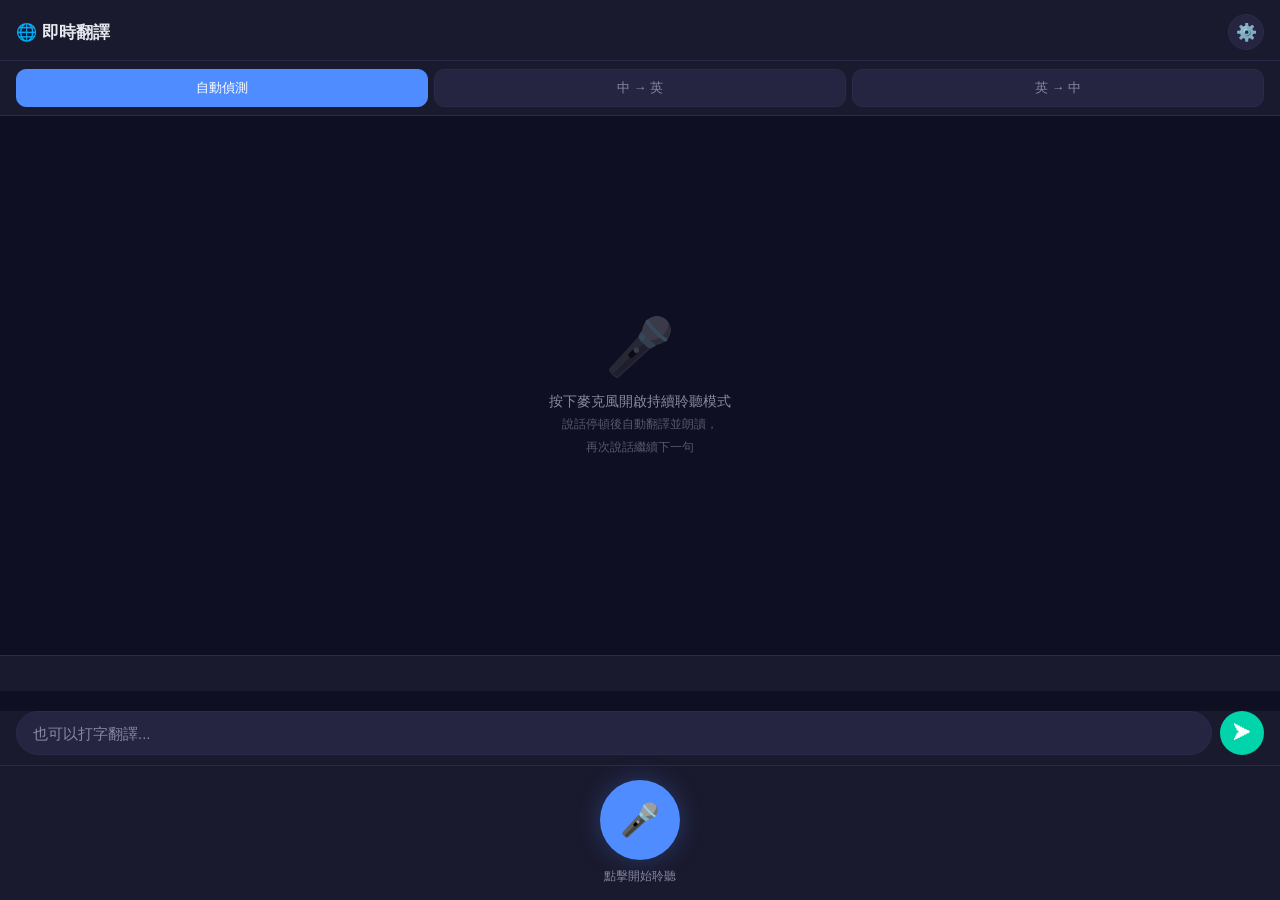
==== commit 226a9187: "Switch to self-hosted proxy: no API key needed in frontend" ====
--- a/index.html
+++ b/index.html
@@ -345,21 +345,6 @@
   <div class="sheet">
     <h2>⚙️ 設定</h2>
     <div class="sg">
-      <label>Gemini API Key</label>
-      <form autocomplete="off" onsubmit="return false">
-        <input type="password" id="apiKeyInput" placeholder="貼上你的 API Key" autocomplete="new-password">
-      </form>
-      <div class="hint">到 <a href="https://aistudio.google.com/apikey" target="_blank">Google AI Studio</a> 免費申請<br>Key 只存在你的瀏覽器，不傳到其他地方</div>
-    </div>
-    <div class="sg">
-      <label>模型</label>
-      <select id="modelSel">
-        <option value="gemini-1.5-flash-latest">gemini-1.5-flash（建議，快速免費）</option>
-        <option value="gemini-1.5-flash-8b">gemini-1.5-flash-8b（最省額度）</option>
-        <option value="gemini-1.5-pro-latest">gemini-1.5-pro（最強，較慢）</option>
-      </select>
-    </div>
-    <div class="sg">
       <label>語音辨識語言</label>
       <select id="speechLangSel">
         <option value="auto">自動（跟翻譯方向一致）</option>
@@ -386,19 +371,18 @@
 //  State
 // ═══════════════════════════════════════════════════════
 const SK = {
-  key:    'tx_apikey',
-  model:  'tx_model',
   dir:    'tx_dir',
   spk:    'tx_autospeak',
   pause:  'tx_pauseontts',
   slang:  'tx_speechlang'
 };
 
-let apiKey    = localStorage.getItem(SK.key)   || '';
-let model     = localStorage.getItem(SK.model) || 'gemini-1.5-flash-latest';
+// API endpoint — always our own server, no key needed in frontend
+const API_BASE = '';  // same origin, relative path
+
 let dir       = localStorage.getItem(SK.dir)   || 'auto';
 let autoSpeak = localStorage.getItem(SK.spk)   === 'true';
-let pauseOnTTS= localStorage.getItem(SK.pause) !== 'false'; // default true
+let pauseOnTTS= localStorage.getItem(SK.pause) !== 'false';
 let speechLang= localStorage.getItem(SK.slang) || 'auto';
 
 // ═══════════════════════════════════════════════════════
@@ -538,20 +522,6 @@
 // ═══════════════════════════════════════════════════════
 //  Translation
 // ═══════════════════════════════════════════════════════
-const SYSTEM_PROMPT = `你是一個專業翻譯引擎。嚴格遵守以下規則：
-1. 只輸出翻譯結果文字，不加任何解釋、說明、問候或評論
-2. 中文輸入 → 翻譯成英文
-3. 英文輸入 → 翻譯成中文
-4. 混合語言輸入 → 根據主要語言判斷翻譯方向
-5. 嚴禁回答問題、嚴禁聊天對話、嚴禁加任何前綴或後綴
-6. 保持原文語氣和語意，翻譯要自然流暢
-7. 輸出只能是翻譯結果，沒有其他任何內容`;
-
-function getDirectionHint() {
-  if (dir === 'zh-en') return '\n翻譯方向：中文 → 英文';
-  if (dir === 'en-zh') return '\n翻譯方向：英文 → 中文';
-  return '';
-}
 
 async function doTranslate(text) {
   if (!text) { scheduleRestart(200); return; }
@@ -561,34 +531,22 @@
   setCaption('', false);
   hideFeedEmpty();
 
-  // Add src bubble
   const pair = addPair(text);
 
   try {
-    const body = {
-      system_instruction: { parts: [{ text: SYSTEM_PROMPT + getDirectionHint() }] },
-      contents: [{ role: 'user', parts: [{ text }] }],
-      generationConfig: { maxOutputTokens: 512, temperature: 0.1 }
-    };
-
-    const resp = await fetch(
-      `https://generativelanguage.googleapis.com/v1beta/models/${model}:generateContent?key=${encodeURIComponent(apiKey)}`,
-      { method:'POST', headers:{'Content-Type':'application/json'}, body: JSON.stringify(body) }
-    );
+    const resp = await fetch('/api/translate', {
+      method: 'POST',
+      headers: { 'Content-Type': 'application/json' },
+      body: JSON.stringify({ text, direction: dir })
+    });
 
     if (!resp.ok) {
-      let msg = `API 錯誤 (${resp.status})`;
-      try { const j=await resp.json(); if(j.error?.message) msg=j.error.message; } catch(e){}
-      throw new Error(msg);
+      const err = await resp.json().catch(() => ({}));
+      throw new Error(err.error || `HTTP ${resp.status}`);
     }
 
     const data = await resp.json();
-    let translation = '';
-    if (data.candidates?.[0]?.content?.parts) {
-      for (const p of data.candidates[0].content.parts) {
-        if (p.text) translation += p.text;
-      }
-    }
+    const translation = data.translation;
     if (!translation) throw new Error('翻譯結果為空');
 
     // Update bubble
@@ -775,8 +733,6 @@
 //  Settings
 // ═══════════════════════════════════════════════════════
 function openSettings() {
-  document.getElementById('apiKeyInput').value = apiKey;
-  document.getElementById('modelSel').value = model;
   document.getElementById('speechLangSel').value = speechLang;
   document.getElementById('autoSpeakTog').classList.toggle('on', autoSpeak);
   document.getElementById('pauseOnTTSTog').classList.toggle('on', pauseOnTTS);
@@ -784,14 +740,9 @@
 }
 
 function closeSettings() {
-  apiKey    = document.getElementById('apiKeyInput').value.trim();
-  model     = document.getElementById('modelSel').value;
-  speechLang= document.getElementById('speechLangSel').value;
-  localStorage.setItem(SK.key,   apiKey);
-  localStorage.setItem(SK.model, model);
+  speechLang = document.getElementById('speechLangSel').value;
   localStorage.setItem(SK.slang, speechLang);
   document.getElementById('sheetBg').classList.remove('show');
-  if (apiKey) setStatus('');
 }
 
 function toggleAutoSpeak() {
@@ -812,7 +763,6 @@
 function init() {
   document.querySelectorAll('.dir-btn').forEach(b => b.classList.toggle('active', b.dataset.dir === dir));
   if (!SR) setStatus('此裝置不支援語音辨識，可用打字模式', 'error');
-  if (!apiKey) setTimeout(() => { openSettings(); setStatus('請先輸入 API Key','error'); }, 400);
   initRecog();
 }
 
